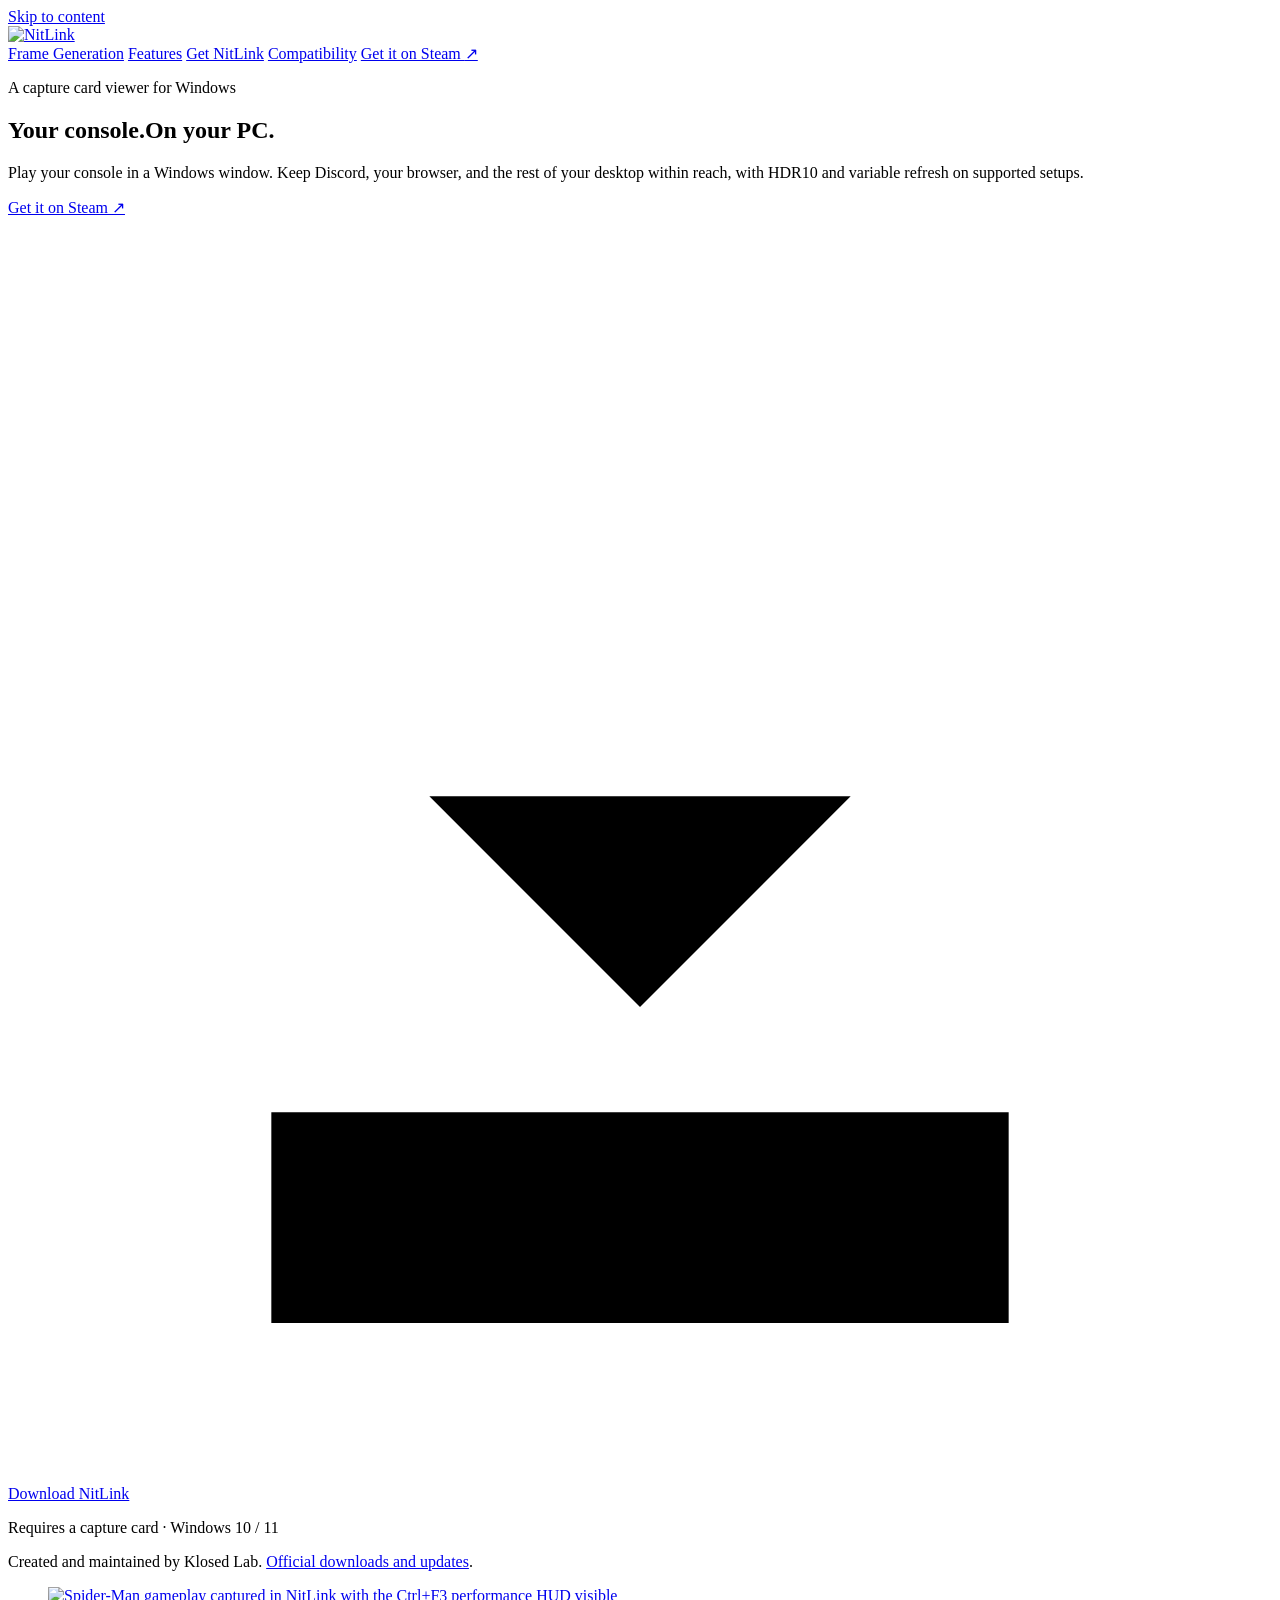
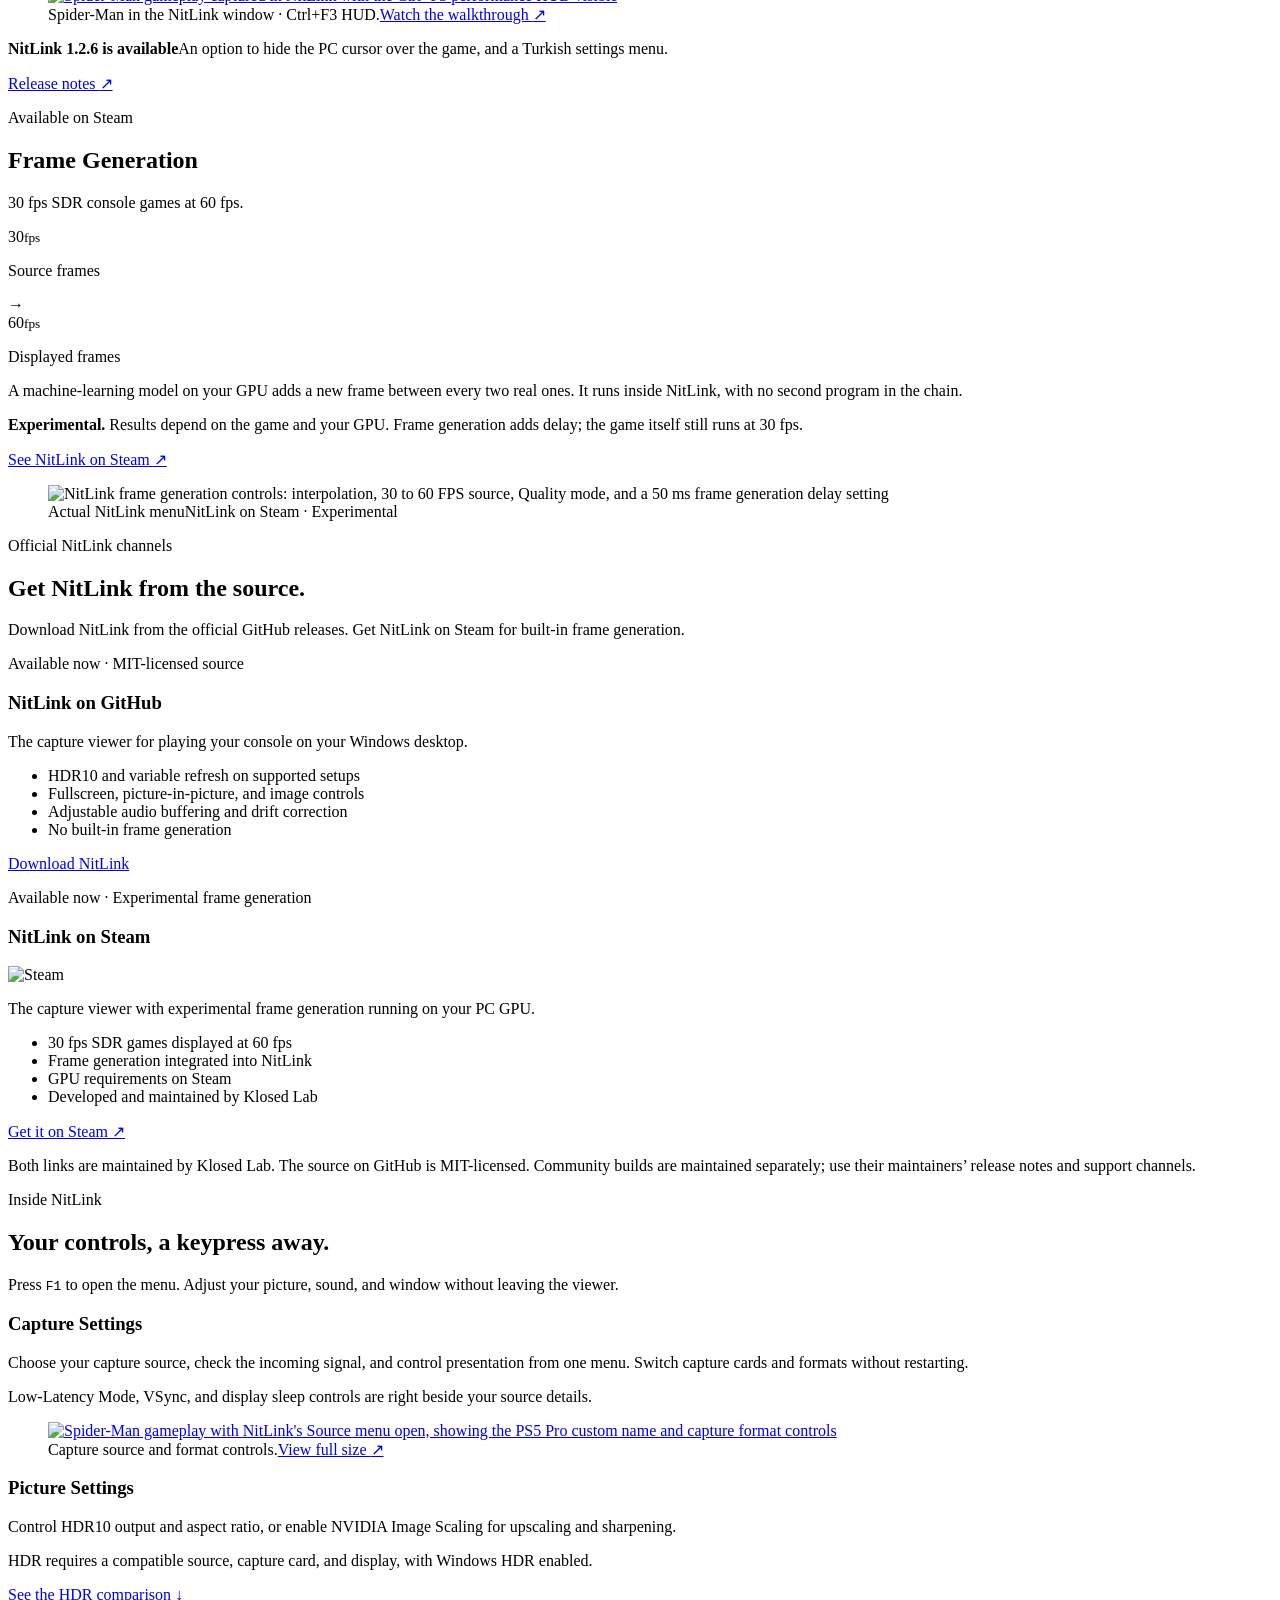
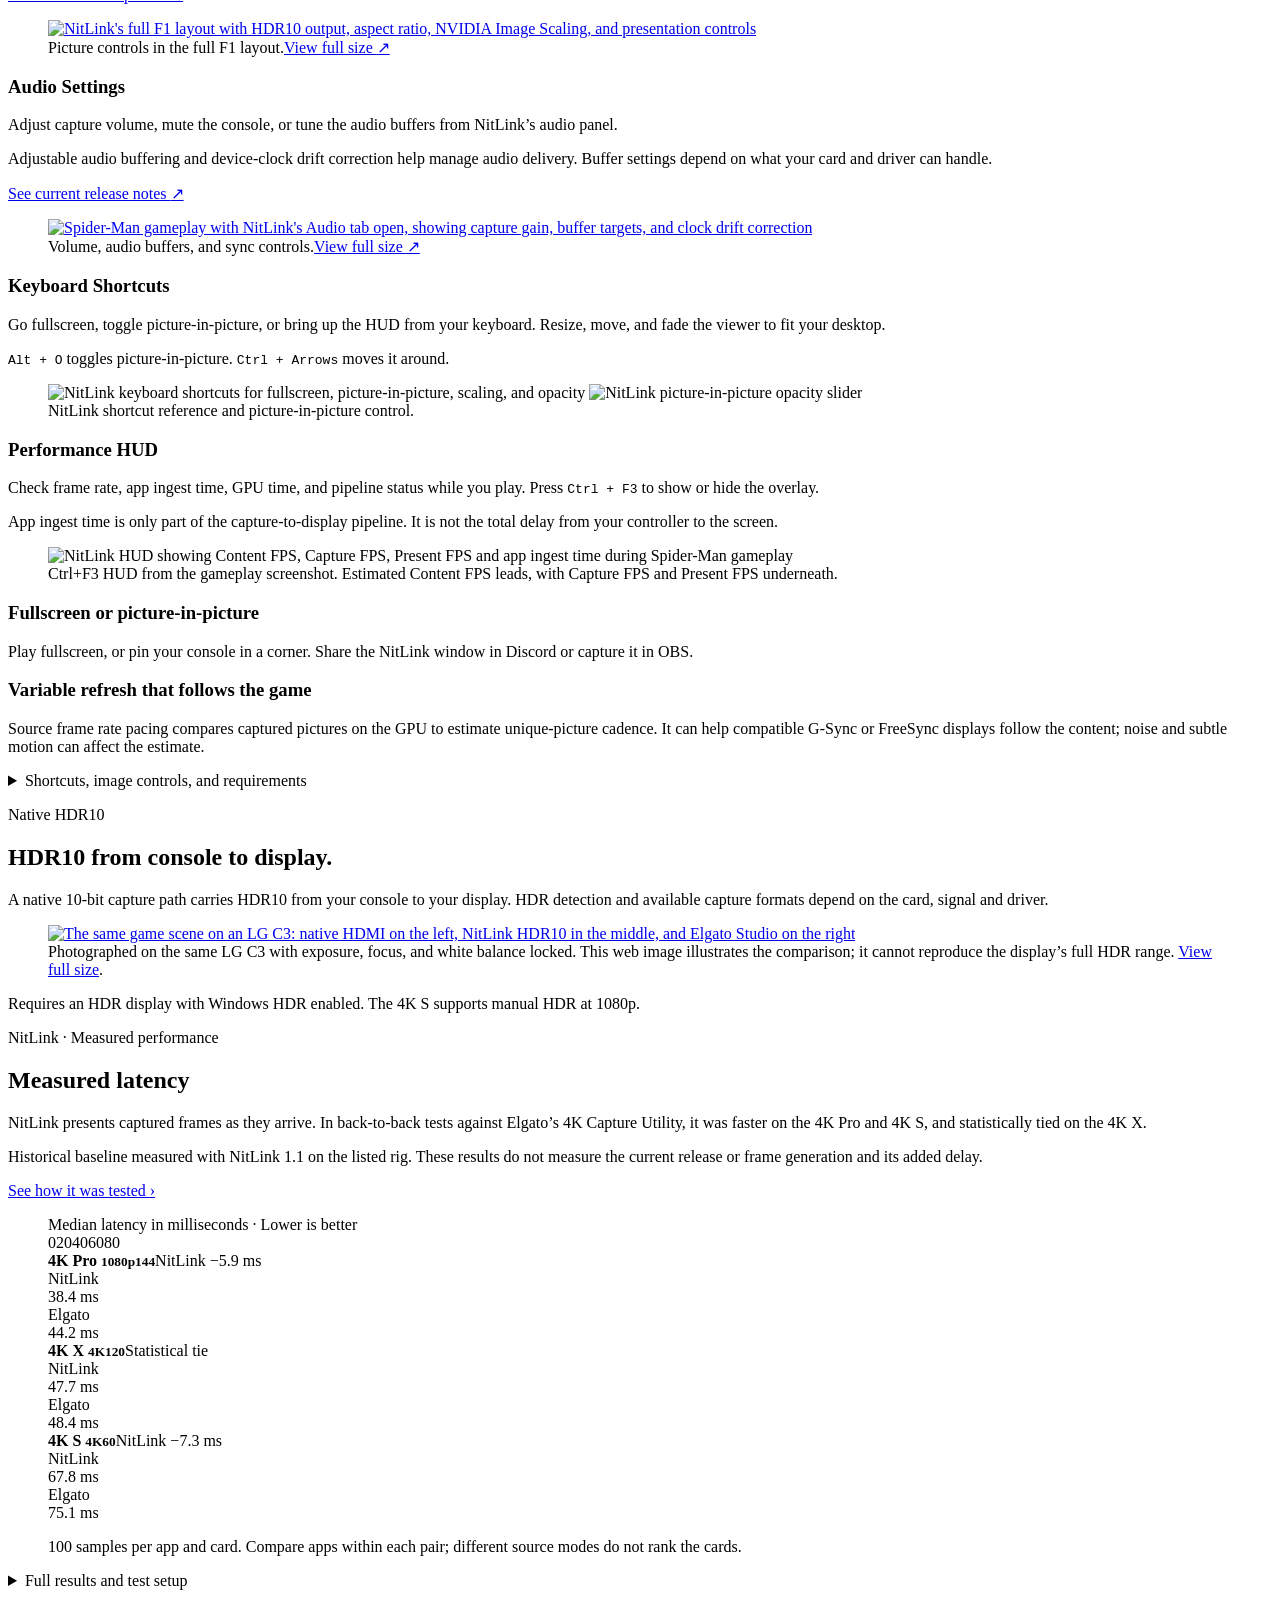
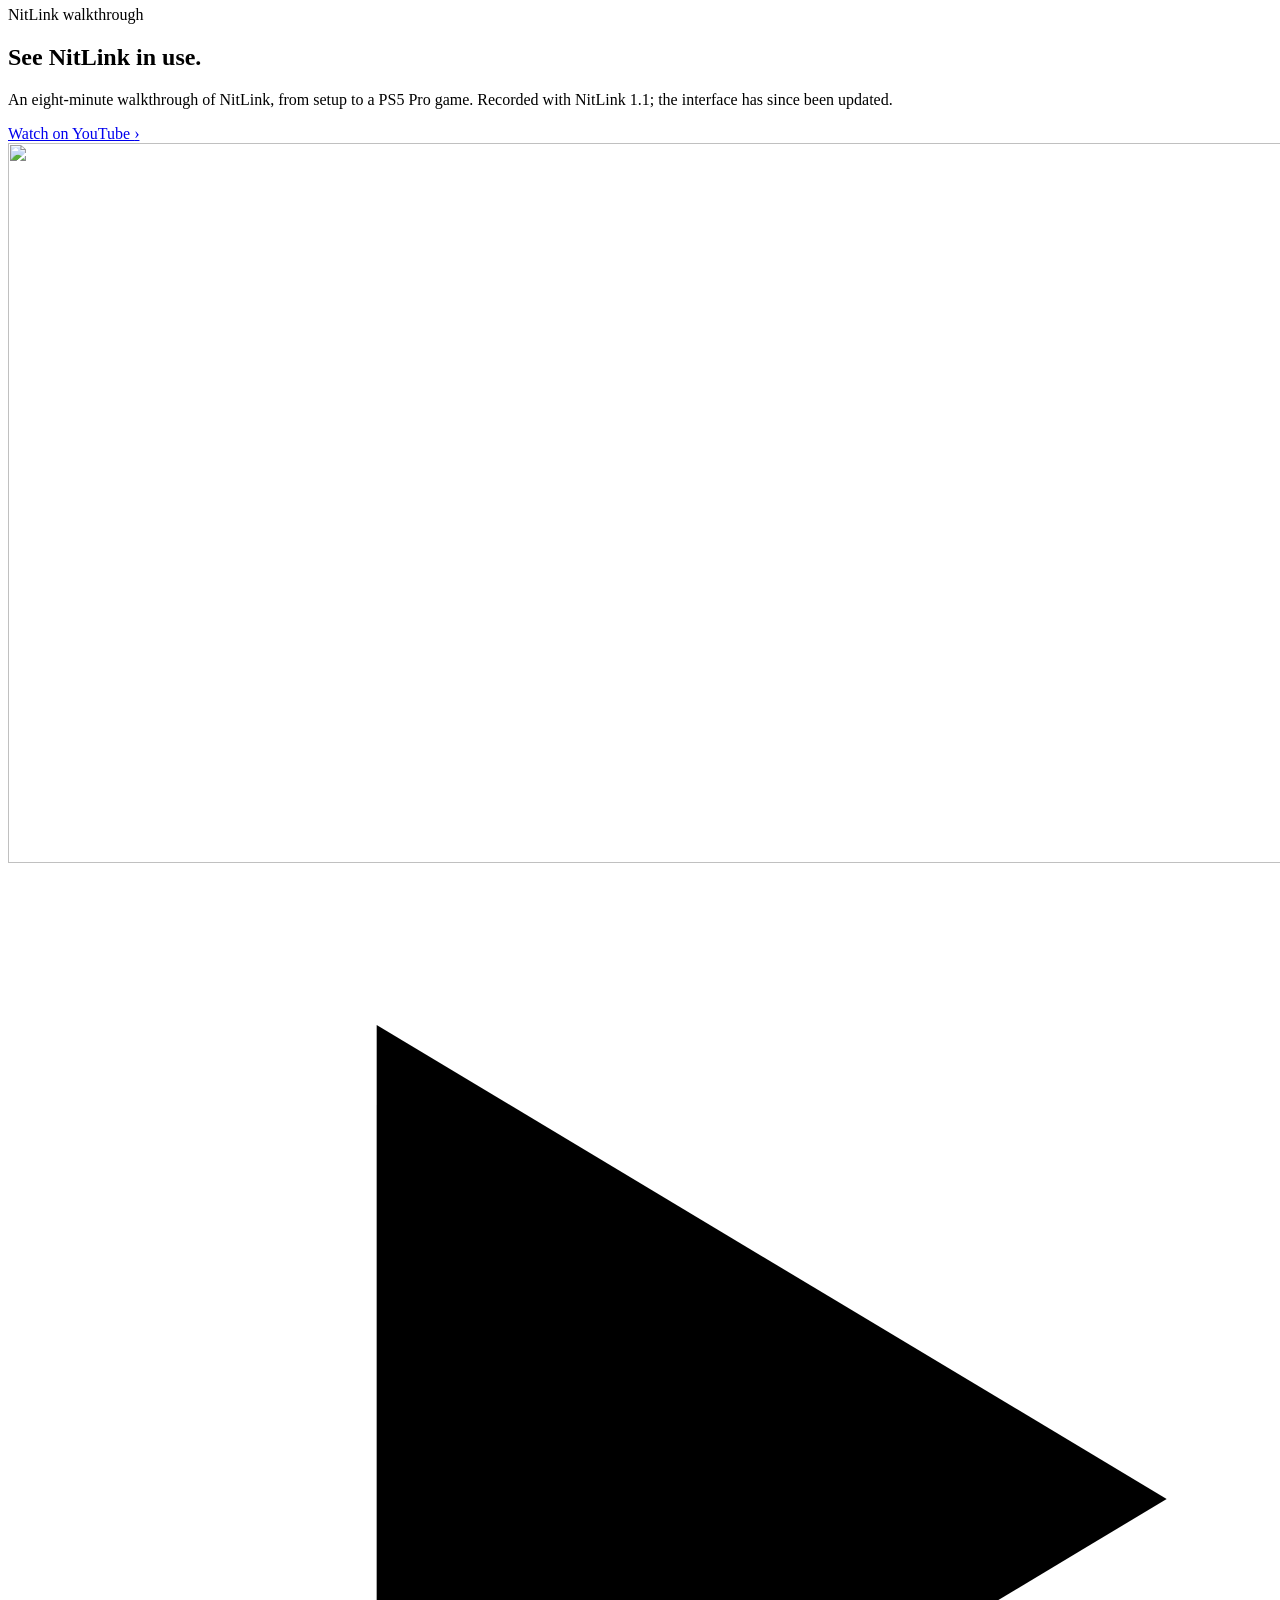
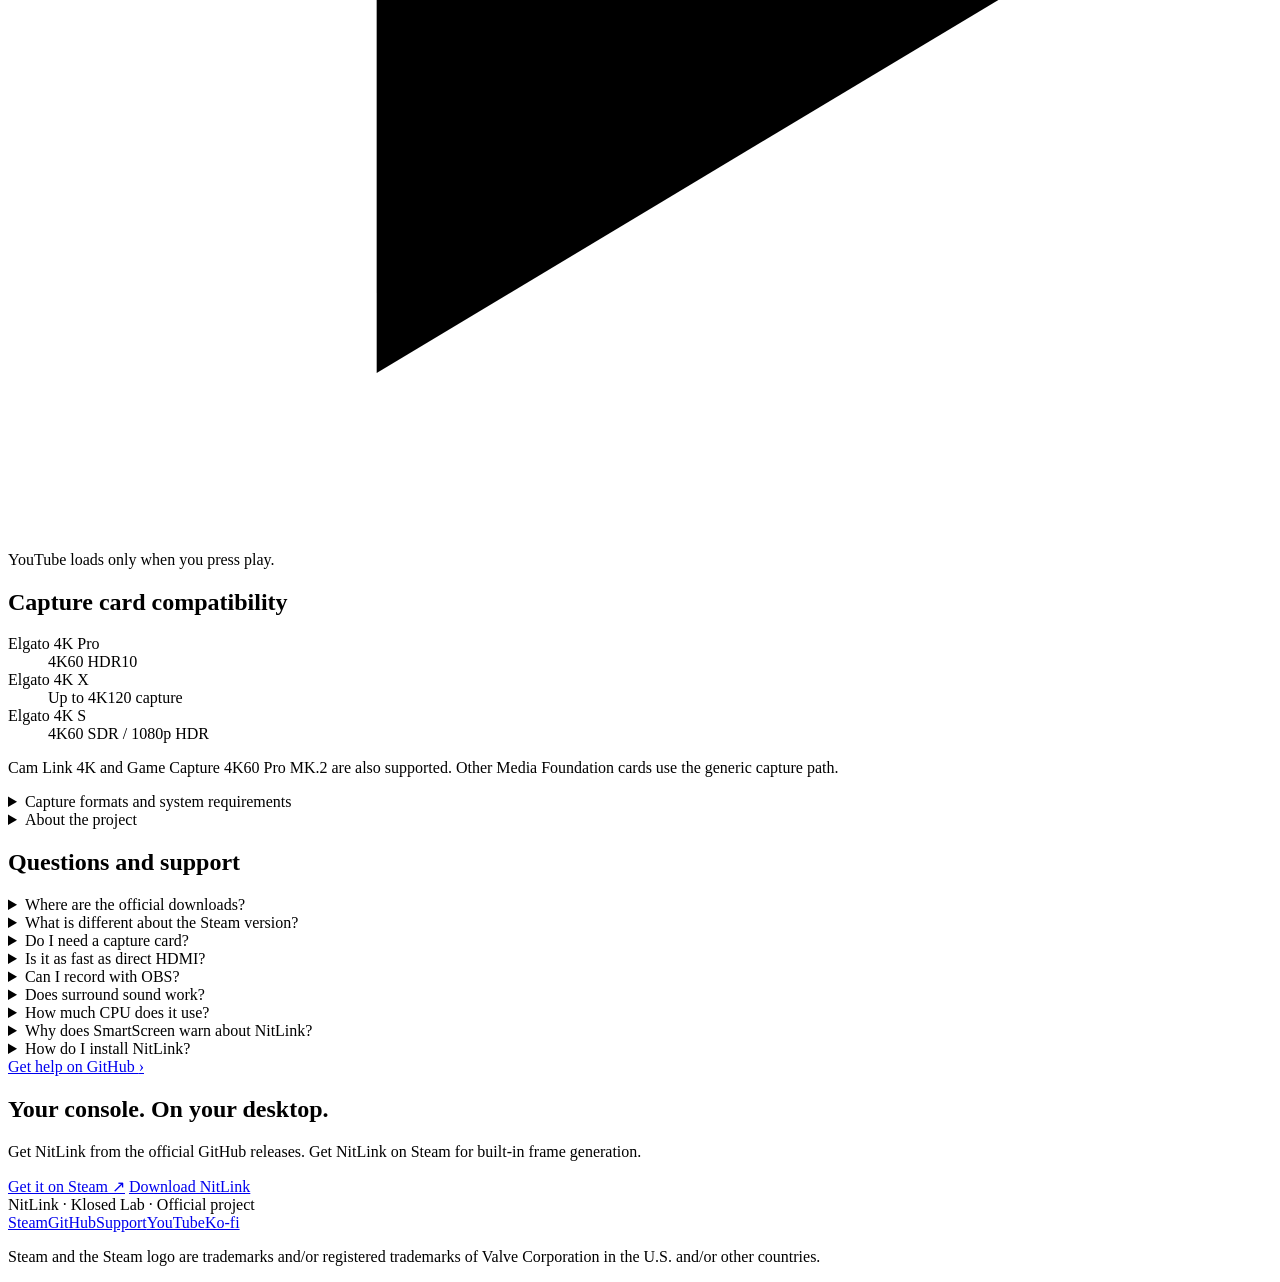
==== docs/index.html @ d43164d3 "Release NitLink 1.2.6 Version 1.2.6 in the build, the executable resource, the package script, the A" ====
<!DOCTYPE html>
<html lang="en">
<head>
  <meta charset="UTF-8">
  <meta name="viewport" content="width=device-width, initial-scale=1">
  <meta name="theme-color" content="#17191d">
  <title>NitLink · Your console. On your PC.</title>
  <meta name="description" content="The official NitLink project by Klosed Lab. Play your console in a Windows window with HDR10 and VRR on supported setups. Download NitLink or get built-in frame generation on Steam.">
  <link rel="canonical" href="https://nitlink.app/">
  <meta property="og:title" content="NitLink · Your console. On your PC.">
  <meta property="og:description" content="NitLink by Klosed Lab. Your console on your desktop, with HDR10, VRR and measured low latency on supported setups. Experimental frame generation is available on Steam.">
  <meta property="og:image" content="https://nitlink.app/images/nitlink-social-1280x720.png">
  <meta property="og:image:alt" content="NitLink: Your console. On your PC.">
  <meta property="og:url" content="https://nitlink.app/">
  <meta property="og:type" content="website">
  <meta name="twitter:card" content="summary_large_image">
  <link rel="icon" href="images/favicon.png">
  <link rel="preload" href="fonts/Archivo-400.ttf" as="font" type="font/ttf" crossorigin>
  <link rel="preload" href="fonts/Archivo-600.ttf" as="font" type="font/ttf" crossorigin>
  <link rel="stylesheet" href="site.css">
  <script src="site.js" defer></script>
</head>
<body>
  <a class="skip" href="#main">Skip to content</a>
  <header class="global-header">
    <div class="wrap header-inner">
      <a class="brand" href="#main" aria-label="NitLink home"><img src="images/nitlink-lockup.svg" width="841" height="193" alt="NitLink"></a>
      <nav class="header-links" aria-label="Main navigation">
        <a href="#frame-generation">Frame Generation</a>
        <a href="#everyday">Features</a>
        <a href="#downloads">Get NitLink</a>
        <a href="#cards">Compatibility</a>
        <a class="header-steam" href="https://store.steampowered.com/app/5346980/">Get it on Steam <span aria-hidden="true">↗</span></a>
      </nav>
    </div>
  </header>
  <main id="main">
    <section class="hero" aria-labelledby="hero-heading">
      <div class="wrap">
        <div class="hero-grid">
          <div>
            <p class="product-label">A capture card viewer for Windows</p>
            <h1 id="hero-heading">Your console.<span>On your PC.</span></h1>
            <p class="hero-description">Play your console in a Windows window. Keep Discord, your browser, and the rest of your desktop within reach, with HDR10 and variable refresh on supported setups.</p>
            <div class="actions">
              <a class="button" href="https://store.steampowered.com/app/5346980/">Get it on Steam <span aria-hidden="true">↗</span></a>
              <a class="button secondary" href="https://github.com/nitlink-dev/nitlink/releases/latest"><svg viewBox="0 0 24 24" aria-hidden="true"><path d="M12 3v12m-4-4 4 4 4-4M5 17v4h14v-4"/></svg>Download NitLink</a>
            </div>
            <p class="hero-meta">Requires a capture card · Windows 10 / 11</p>
            <p class="edition-hint">Created and maintained by Klosed Lab. <a href="#downloads">Official downloads and updates</a>.</p>
          </div>
          <figure class="desktop-visual">
            <a href="images/spiderman-hud-hero.webp?v=4e177a11c322" aria-label="View the Spider-Man gameplay screenshot and NitLink HUD at full size">
              <img src="images/spiderman-hud-hero.webp?v=4e177a11c322" width="1920" height="1110" alt="Spider-Man gameplay captured in NitLink with the Ctrl+F3 performance HUD visible" fetchpriority="high">
            </a>
            <figcaption><span>Spider-Man in the NitLink window · Ctrl+F3 HUD.</span><a class="text-link" href="#video">Watch the walkthrough <span aria-hidden="true">↗</span></a></figcaption>
          </figure>
        </div>
        <div class="hero-strip">
          <p><strong>NitLink 1.2.6 is available</strong><span>An option to hide the PC cursor over the game, and a Turkish settings menu.</span></p>
          <a href="https://github.com/nitlink-dev/nitlink/releases/latest">Release notes <span aria-hidden="true">↗</span></a>
        </div>
      </div>
    </section>

    <section class="feature-section framegen-section" id="frame-generation" aria-labelledby="framegen-heading">
      <div class="wrap framegen-grid">
        <div class="framegen-copy">
          <p class="feature-label">Available on Steam</p>
          <h2 id="framegen-heading">Frame Generation</h2>
          <p class="framegen-lead">30 fps SDR console games at 60 fps.</p>
          <div class="fps-pair" aria-label="30 source frames per second to 60 displayed frames per second">
            <div><div class="fps-number">30<small>fps</small></div><p>Source frames</p></div>
            <span class="fps-arrow" aria-hidden="true">→</span>
            <div class="output"><div class="fps-number">60<small>fps</small></div><p>Displayed frames</p></div>
          </div>
          <p class="section-description">A machine-learning model on your GPU adds a new frame between every two real ones. It runs inside NitLink, with no second program in the chain.</p>
          <p class="feature-note experimental-note"><strong>Experimental.</strong> Results depend on the game and your GPU. Frame generation adds delay; the game itself still runs at 30 fps.</p>
          <a class="text-link" href="https://store.steampowered.com/app/5346980/">See NitLink on Steam <span aria-hidden="true">↗</span></a>
        </div>
        <figure class="menu-figure">
          <img src="images/menu-frame-generation.png" width="733" height="550" alt="NitLink frame generation controls: interpolation, 30 to 60 FPS source, Quality mode, and a 50 ms frame generation delay setting" loading="lazy" decoding="async">
          <figcaption><span>Actual NitLink menu</span><span>NitLink on Steam · Experimental</span></figcaption>
        </figure>
      </div>
    </section>

    <section class="feature-section editions-section" id="downloads" aria-labelledby="downloads-heading">
      <div class="wrap">
        <div class="section-intro">
          <p class="feature-label">Official NitLink channels</p>
          <h2 id="downloads-heading">Get NitLink from the source.</h2>
          <p class="section-description">Download NitLink from the official GitHub releases. Get NitLink on Steam for built-in frame generation.</p>
        </div>
        <div class="edition-grid">
          <article class="edition">
            <p class="edition-status">Available now · MIT-licensed source</p>
            <h3>NitLink on GitHub</h3>
            <p>The capture viewer for playing your console on your Windows desktop.</p>
            <ul>
              <li>HDR10 and variable refresh on supported setups</li>
              <li>Fullscreen, picture-in-picture, and image controls</li>
              <li>Adjustable audio buffering and drift correction</li>
              <li>No built-in frame generation</li>
            </ul>
            <a class="button secondary" href="https://github.com/nitlink-dev/nitlink/releases/latest">Download NitLink</a>
          </article>
          <article class="edition steam-edition">
            <p class="edition-status">Available now · Experimental frame generation</p>
            <div class="edition-heading"><h3>NitLink on Steam</h3><img class="steam-logo" src="images/steam-logo-official.svg" width="176" height="54" alt="Steam" loading="lazy"></div>
            <p>The capture viewer with experimental frame generation running on your PC GPU.</p>
            <ul>
              <li>30 fps SDR games displayed at 60 fps</li>
              <li>Frame generation integrated into NitLink</li>
              <li>GPU requirements on Steam</li>
              <li>Developed and maintained by Klosed Lab</li>
            </ul>
            <a class="button" href="https://store.steampowered.com/app/5346980/">Get it on Steam <span aria-hidden="true">↗</span></a>
          </article>
        </div>
        <p class="feature-note">Both links are maintained by Klosed Lab. The source on GitHub is MIT-licensed. Community builds are maintained separately; use their maintainers’ release notes and support channels.</p>
      </div>
    </section>

    <section class="feature-section everyday-section" id="everyday" aria-labelledby="everyday-heading">
      <div class="wrap">
        <div class="section-intro">
          <p class="feature-label">Inside NitLink</p>
          <h2 id="everyday-heading">Your controls, a keypress away.</h2>
          <p class="section-description">Press <kbd>F1</kbd> to open the menu. Adjust your picture, sound, and window without leaving the viewer.</p>
        </div>
        <div class="view-tabs" id="view-tabs" role="tablist" aria-label="Explore NitLink controls" hidden>
          <button type="button" id="capture-tab" role="tab" aria-selected="true" aria-controls="capture-view" tabindex="0">Capture</button>
          <button type="button" id="picture-tab" role="tab" aria-selected="false" aria-controls="picture-view" tabindex="-1">Picture</button>
          <button type="button" id="audio-tab" role="tab" aria-selected="false" aria-controls="audio-view" tabindex="-1">Audio</button>
          <button type="button" id="shortcuts-tab" role="tab" aria-selected="false" aria-controls="shortcuts-view" tabindex="-1">Shortcuts</button>
          <button type="button" id="hud-tab" role="tab" aria-selected="false" aria-controls="hud-view" tabindex="-1">Performance HUD</button>
        </div>
        <div id="capture-view" role="tabpanel" aria-labelledby="capture-tab" tabindex="0">
          <div class="showcase-grid screenshot-showcase">
            <div class="showcase-copy">
              <h3>Capture Settings</h3>
              <p class="section-description">Choose your capture source, check the incoming signal, and control presentation from one menu. Switch capture cards and formats without restarting.</p>
              <p class="feature-note">Low-Latency Mode, VSync, and display sleep controls are right beside your source details.</p>
            </div>
            <figure class="panel-visual screenshot-visual">
              <a href="images/spiderman-f1-source-menu.webp" aria-label="View the capture source screenshot at full size"><img src="images/spiderman-f1-source-menu.webp" width="1600" height="900" alt="Spider-Man gameplay with NitLink's Source menu open, showing the PS5 Pro custom name and capture format controls" loading="lazy" decoding="async"></a>
              <figcaption><span>Capture source and format controls.</span><a class="text-link" href="images/spiderman-f1-source-menu.webp">View full size <span aria-hidden="true">↗</span></a></figcaption>
            </figure>
          </div>
        </div>
        <div id="picture-view" role="tabpanel" aria-labelledby="picture-tab" tabindex="0">
          <div class="showcase-grid screenshot-showcase">
            <div class="showcase-copy">
              <h3>Picture Settings</h3>
              <p class="section-description">Control HDR10 output and aspect ratio, or enable NVIDIA Image Scaling for upscaling and sharpening.</p>
              <p class="feature-note">HDR requires a compatible source, capture card, and display, with Windows HDR enabled.</p>
              <a class="text-link" href="#features">See the HDR comparison <span aria-hidden="true">↓</span></a>
            </div>
            <figure class="panel-visual screenshot-visual">
              <a href="images/spiderman-f1-full.webp" aria-label="View the full NitLink settings layout at full size"><img src="images/spiderman-f1-full.webp" width="1600" height="900" alt="NitLink's full F1 layout with HDR10 output, aspect ratio, NVIDIA Image Scaling, and presentation controls" loading="lazy" decoding="async"></a>
              <figcaption><span>Picture controls in the full F1 layout.</span><a class="text-link" href="images/spiderman-f1-full.webp">View full size <span aria-hidden="true">↗</span></a></figcaption>
            </figure>
          </div>
        </div>
        <div id="audio-view" role="tabpanel" aria-labelledby="audio-tab" tabindex="0">
          <div class="showcase-grid screenshot-showcase">
            <div class="showcase-copy">
              <h3>Audio Settings</h3>
              <p class="section-description">Adjust capture volume, mute the console, or tune the audio buffers from NitLink’s audio panel.</p>
              <p class="feature-note">Adjustable audio buffering and device-clock drift correction help manage audio delivery. Buffer settings depend on what your card and driver can handle.</p>
              <a class="text-link" href="https://github.com/nitlink-dev/nitlink/releases/latest">See current release notes <span aria-hidden="true">↗</span></a>
            </div>
            <figure class="panel-visual screenshot-visual">
              <a href="images/spiderman-f1-audio.webp" aria-label="View the audio settings screenshot at full size"><img src="images/spiderman-f1-audio.webp" width="1600" height="900" alt="Spider-Man gameplay with NitLink's Audio tab open, showing capture gain, buffer targets, and clock drift correction" loading="lazy" decoding="async"></a>
              <figcaption><span>Volume, audio buffers, and sync controls.</span><a class="text-link" href="images/spiderman-f1-audio.webp">View full size <span aria-hidden="true">↗</span></a></figcaption>
            </figure>
          </div>
        </div>
        <div id="shortcuts-view" role="tabpanel" aria-labelledby="shortcuts-tab" tabindex="0">
          <div class="showcase-grid">
            <div class="showcase-copy">
              <h3>Keyboard Shortcuts</h3>
              <p class="section-description">Go fullscreen, toggle picture-in-picture, or bring up the HUD from your keyboard. Resize, move, and fade the viewer to fit your desktop.</p>
              <p class="feature-note"><kbd>Alt + O</kbd> toggles picture-in-picture. <kbd>Ctrl + Arrows</kbd> moves it around.</p>
            </div>
            <figure class="panel-visual">
              <img src="images/menu-shortcuts-detail.png" width="733" height="387" alt="NitLink keyboard shortcuts for fullscreen, picture-in-picture, scaling, and opacity" loading="lazy" decoding="async">
              <img src="images/menu-picture-in-picture.png" width="733" height="170" alt="NitLink picture-in-picture opacity slider" loading="lazy" decoding="async">
              <figcaption>NitLink shortcut reference and picture-in-picture control.</figcaption>
            </figure>
          </div>
        </div>
        <div id="hud-view" role="tabpanel" aria-labelledby="hud-tab" tabindex="0">
          <div class="showcase-grid">
            <div class="showcase-copy">
              <h3>Performance HUD</h3>
              <p class="section-description">Check frame rate, app ingest time, GPU time, and pipeline status while you play. Press <kbd>Ctrl + F3</kbd> to show or hide the overlay.</p>
              <p class="feature-note">App ingest time is only part of the capture-to-display pipeline. It is not the total delay from your controller to the screen.</p>
            </div>
            <figure class="panel-visual hud-visual">
              <img src="images/spiderman-hud-detail.webp?v=ffe3ff99985e" width="296" height="218" alt="NitLink HUD showing Content FPS, Capture FPS, Present FPS and app ingest time during Spider-Man gameplay" loading="lazy" decoding="async">
              <figcaption>Ctrl+F3 HUD from the gameplay screenshot. Estimated Content FPS leads, with Capture FPS and Present FPS underneath.</figcaption>
            </figure>
          </div>
        </div>
        <div class="workflow-notes">
          <div><h3>Fullscreen or picture-in-picture</h3><p>Play fullscreen, or pin your console in a corner. Share the NitLink window in Discord or capture it in OBS.</p></div>
          <div><h3>Variable refresh that follows the game</h3><p>Source frame rate pacing compares captured pictures on the GPU to estimate unique-picture cadence. It can help compatible G-Sync or FreeSync displays follow the content; noise and subtle motion can affect the estimate.</p></div>
        </div>
        <details class="controls">
          <summary>Shortcuts, image controls, and requirements</summary>
          <dl class="shortcut-list">
            <dt><kbd>F1</kbd></dt><dd>Open settings. Select a capture device and format, route audio, adjust volume, or mute.</dd>
            <dt><kbd>Alt + H</kbd></dt><dd>Toggle HDR on supported capture paths. On the 4K S, switch between 4K SDR and 1080p HDR.</dd>
            <dt><kbd>Alt + O</kbd></dt><dd>Toggle picture-in-picture. <kbd>Ctrl + Arrows</kbd> adjusts its position.</dd>
            <dt><kbd>Ctrl + F3</kbd></dt><dd>Show frame rate, ingest latency, GPU time, and pipeline status.</dd>
            <dt><kbd>Ctrl + S</kbd></dt><dd>Save a shareable PNG plus a true-HDR JXR file when capturing HDR.</dd>
            <dt>Image scaling</dt><dd>Catmull-Rom resampling and optional NVIDIA Image Scaling for GPU upscaling and sharpening.</dd>
            <dt>Aspect ratio</dt><dd>Auto, 4:3, 16:9, 16:10, 21:9, or stretch.</dd>
            <dt>Frame pacing</dt><dd>Low-latency mode is on by default. The present-rate cap stays just below the display refresh when the source allows it. Source frame rate pacing adds comparison/readback work and may add delay.</dd>
            <dt>Display setup</dt><dd>Enable Windows HDR on an HDR display. Variable refresh needs a compatible display with VRR enabled. Low-latency presentation may tear on fixed-refresh displays.</dd>
          </dl>
        </details>
      </div>
    </section>

    <section class="feature-section hdr-section" id="features" aria-labelledby="hdr-heading">
      <div class="wrap">
        <div class="section-intro">
          <p class="feature-label">Native HDR10</p>
          <h2 id="hdr-heading">HDR10 from console to display.</h2>
          <p class="section-description">A native 10-bit capture path carries HDR10 from your console to your display. HDR detection and available capture formats depend on the card, signal and driver.</p>
        </div>
        <figure class="hdr-figure">
          <a href="images/COMPARSIONS.webp" aria-label="Open the full-size HDR comparison"><img src="images/COMPARSIONS.webp" width="9802" height="4284" alt="The same game scene on an LG C3: native HDMI on the left, NitLink HDR10 in the middle, and Elgato Studio on the right" loading="lazy" decoding="async"></a>
          <figcaption>Photographed on the same LG C3 with exposure, focus, and white balance locked. This web image illustrates the comparison; it cannot reproduce the display’s full HDR range. <a href="images/COMPARSIONS.webp">View full size</a>.</figcaption>
        </figure>
        <p class="feature-note">Requires an HDR display with Windows HDR enabled. The 4K S supports manual HDR at 1080p.</p>
      </div>
    </section>

    <section class="feature-section performance-section" id="latency" aria-labelledby="latency-heading">
      <div class="wrap">
        <div class="performance-grid">
          <div class="performance-copy">
            <p class="feature-label">NitLink · Measured performance</p>
            <h2 id="latency-heading">Measured latency</h2>
            <p class="section-description">NitLink presents captured frames as they arrive. In back-to-back tests against Elgato’s 4K Capture Utility, it was faster on the 4K Pro and 4K S, and statistically tied on the 4K X.</p>
            <p class="feature-note measurement-scope">Historical baseline measured with NitLink 1.1 on the listed rig. These results do not measure the current release or frame generation and its added delay.</p>
            <a class="text-link" href="https://github.com/nitlink-dev/nitlink/blob/main/docs/LATENCY.md">See how it was tested <span aria-hidden="true">›</span></a>
          </div>
          <figure class="chart" aria-labelledby="chart-caption">
            <figcaption id="chart-caption">Median latency in milliseconds · Lower is better</figcaption>
            <div class="chart-scale" aria-hidden="true"><span>0</span><span>20</span><span>40</span><span>60</span><span>80</span></div>
            <div class="chart-group" role="group" aria-label="Elgato 4K Pro at 1080p144">
              <div class="chart-group-heading"><strong>4K Pro <small>1080p144</small></strong><span class="chart-delta">NitLink −5.9 ms</span></div>
              <div class="bar-row"><span class="bar-label">NitLink</span><div class="bar-track" aria-hidden="true"><span class="bar" style="--value:48%"></span></div><span class="bar-value">38.4 ms</span></div>
              <div class="bar-row"><span class="bar-label">Elgato</span><div class="bar-track" aria-hidden="true"><span class="bar elgato" style="--value:55.25%"></span></div><span class="bar-value">44.2 ms</span></div>
            </div>
            <div class="chart-group" role="group" aria-label="Elgato 4K X at 4K120">
              <div class="chart-group-heading"><strong>4K X <small>4K120</small></strong><span class="chart-delta">Statistical tie</span></div>
              <div class="bar-row"><span class="bar-label">NitLink</span><div class="bar-track" aria-hidden="true"><span class="bar" style="--value:59.625%"></span></div><span class="bar-value">47.7 ms</span></div>
              <div class="bar-row"><span class="bar-label">Elgato</span><div class="bar-track" aria-hidden="true"><span class="bar elgato" style="--value:60.5%"></span></div><span class="bar-value">48.4 ms</span></div>
            </div>
            <div class="chart-group" role="group" aria-label="Elgato 4K S at 4K60">
              <div class="chart-group-heading"><strong>4K S <small>4K60</small></strong><span class="chart-delta">NitLink −7.3 ms</span></div>
              <div class="bar-row"><span class="bar-label">NitLink</span><div class="bar-track" aria-hidden="true"><span class="bar" style="--value:84.75%"></span></div><span class="bar-value">67.8 ms</span></div>
              <div class="bar-row"><span class="bar-label">Elgato</span><div class="bar-track" aria-hidden="true"><span class="bar elgato" style="--value:93.875%"></span></div><span class="bar-value">75.1 ms</span></div>
            </div>
            <p class="feature-note">100 samples per app and card. Compare apps within each pair; different source modes do not rank the cards.</p>
          </figure>
        </div>
        <details class="measurement-details">
          <summary>Full results and test setup</summary>
          <div class="measurement-content">
            <div class="table-scroll" tabindex="0" role="region" aria-label="Full latency results; scroll horizontally if needed">
              <table class="latency-table">
                <thead><tr><th scope="col">Card / source</th><th scope="col">NitLink</th><th scope="col">Elgato</th><th scope="col">Difference</th></tr></thead>
                <tbody>
                  <tr><th scope="row">4K Pro · 1080p144</th><td>38.4 ms</td><td>44.2 ms</td><td>−5.9 ms</td></tr>
                  <tr><th scope="row">4K X · 4K120</th><td>47.7 ms</td><td>48.4 ms</td><td>Statistical tie</td></tr>
                  <tr><th scope="row">4K S · 4K60</th><td>67.8 ms</td><td>75.1 ms</td><td>−7.3 ms</td></tr>
                </tbody>
              </table>
            </div>
            <p class="feature-note">RTX 5080 · LG C3 OLED at 120 Hz · Windows 11 · NitLink 1.1 pre-release · June 5, 2026. Absolute results include the rig’s source and trigger path and are specific to this setup. Differences use unrounded medians.</p>
            <div class="references"><a href="https://github.com/nitlink-dev/nitlink/blob/main/docs/LATENCY.md">Test rig and methodology</a><a href="latency-raw.csv" download>All 600 samples (CSV)</a></div>
          </div>
        </details>
      </div>
    </section>

    <section class="feature-section video-section" id="video" aria-labelledby="video-heading">
      <div class="wrap video-layout">
        <div>
          <p class="feature-label">NitLink walkthrough</p>
          <h2 id="video-heading">See NitLink in use.</h2>
          <p class="section-description">An eight-minute walkthrough of NitLink, from setup to a PS5 Pro game. Recorded with NitLink 1.1; the interface has since been updated.</p>
          <a class="text-link" href="https://youtu.be/w8Rq5Bonbgg">Watch on YouTube <span aria-hidden="true">›</span></a>
        </div>
        <div>
          <div class="video" id="showcase-player">
            <a class="video-trigger" href="https://youtu.be/w8Rq5Bonbgg" aria-label="Play the NitLink 1.1 walkthrough">
              <img src="images/nitlink-thumbnail-1280x720.webp" alt="" width="1280" height="720" loading="lazy" decoding="async">
              <span class="play"><svg viewBox="0 0 24 24" aria-hidden="true"><path d="m7 3 15 9-15 9z"/></svg></span>
            </a>
          </div>
          <p class="video-note">YouTube loads only when you press play.</p>
        </div>
      </div>
    </section>

    <div class="support-section">
      <div class="wrap support-grid">
        <section id="cards" aria-labelledby="cards-heading">
          <h2 id="cards-heading">Capture card compatibility</h2>
          <dl class="hardware-list">
            <div><dt>Elgato 4K Pro</dt><dd>4K60 HDR10</dd></div>
            <div><dt>Elgato 4K X</dt><dd>Up to 4K120 capture</dd></div>
            <div><dt>Elgato 4K S</dt><dd>4K60 SDR / 1080p HDR</dd></div>
          </dl>
          <p class="feature-note">Cam Link 4K and Game Capture 4K60 Pro MK.2 are also supported. Other Media Foundation cards use the generic capture path.</p>
          <details class="support-details">
            <summary>Capture formats and system requirements</summary>
            <p><strong>4K Pro:</strong> PCIe, HDMI 2.1. Automatic HDR detection and live source details. VRR passthrough; 120 Hz capture uses a lower resolution.</p>
            <p><strong>4K X:</strong> USB, HDMI 2.1. Native controls expose source details. The 1440p60 HDR reconciliation correction is awaiting hardware validation; see <a href="https://github.com/nitlink-dev/nitlink/issues/36">issue #36</a>. NitLink currently caps 4K P010 requests at 30 fps and uses SDR NV12 for 4K120. Negotiated modes depend on the source, USB connection and driver.</p>
            <p><strong>4K S:</strong> USB, HDMI 2.0. USB bandwidth limits HDR capture to 1080p. Use <kbd>Alt + H</kbd> to switch between 4K SDR and 1080p HDR.</p>
            <p><strong>Capture requirements:</strong> Windows 10 (1809+) or Windows 11, a DirectX 11-capable GPU, and Microsoft Edge WebView2. HDR and VRR require a compatible display and enabled Windows/display settings.</p>
            <p>These are capture-viewer requirements. Check the Steam page for frame generation requirements. Other Media Foundation-compatible cards can use generic SDR capture, subject to their formats and drivers. <a href="https://github.com/nitlink-dev/nitlink/issues">Report your hardware results</a>.</p>
          </details>
          <details class="support-details" id="why">
            <summary>About the project</summary>
            <p>NitLink started with a PS5 and a 42-inch monitor that was already the main PC display. The goal was to play the console in a normal window, without switching inputs or adding another screen.</p>
            <p>NitLink is created and maintained by Klosed Lab (<a href="https://github.com/nitlink-dev">nitlink-dev</a>), with community contributions to code, translations and hardware testing. The source on GitHub is MIT-licensed. NitLink on Steam adds experimental frame generation.</p>
          </details>
        </section>
        <section id="faq" aria-labelledby="faq-heading">
          <h2 id="faq-heading">Questions and support</h2>
          <div class="faq">
            <details><summary>Where are the official downloads?</summary><p>Klosed Lab maintains the <a href="https://github.com/nitlink-dev/nitlink/releases/latest">GitHub releases</a> and <a href="https://store.steampowered.com/app/5346980/">NitLink Steam page</a> linked here. Forks and community builds are maintained separately. For support, include the build name, version and download source.</p></details>
            <details><summary>What is different about the Steam version?</summary><p>NitLink on Steam adds experimental frame generation on your PC GPU. It targets 30 fps SDR games displayed at 60 fps. It adds delay and does not make the console render at 60 fps. The source distributed on GitHub remains MIT-licensed.</p></details>
            <details><summary>Do I need a capture card?</summary><p>Yes. Connect your console to a compatible capture card attached to your PC. NitLink displays the card’s video and plays its audio on Windows. Frame generation also uses your PC GPU; see the <a href="https://store.steampowered.com/app/5346980/">Steam page</a> for GPU requirements.</p></details>
            <details><summary>Is it as fast as direct HDMI?</summary><p>A capture card adds latency compared with a direct connection. NitLink minimizes the viewer’s part of that delay. For the least possible delay in competitive play, use a direct connection or HDMI passthrough. Low-latency presentation can tear on fixed-refresh displays.</p></details>
            <details><summary>Can I record with OBS?</summary><p>Yes. Open the card in NitLink, then add NitLink as a Game Capture source in OBS. The same card can only be opened by one app at a time. Recording overhead depends on your hardware and OBS settings.</p></details>
            <details><summary>Does surround sound work?</summary><p>The supported Elgato cards deliver stereo PCM to NitLink. Set the console to Linear PCM, 2.0 channels, to avoid losing dialogue or other channels in the card’s downmix.</p></details>
            <details><summary>How much CPU does it use?</summary><p>Pixel processing runs on the GPU. CPU work includes capture, frame handoff and audio. Usage varies with your card, resolution, GPU and processing options; one setup’s measurements are not a general hardware requirement.</p></details>
            <details><summary>Why does SmartScreen warn about NitLink?</summary><p>The executable isn’t code-signed yet. Get it from the <a href="https://github.com/nitlink-dev/nitlink/releases/latest">official GitHub releases</a>. If you’ve verified the download and choose to run it, select “More info,” then “Run anyway.” The source is public.</p></details>
            <details><summary>How do I install NitLink?</summary><p>Download the release ZIP, extract it, and run NitLink.exe. Keep the bundled files and folders together. Settings are stored in the working directory, normally beside the executable. You can support development through <a href="https://ko-fi.com/klosed89">Ko-fi</a>.</p></details>
          </div>
          <a class="text-link" href="https://github.com/nitlink-dev/nitlink/issues">Get help on GitHub <span aria-hidden="true">›</span></a>
        </section>
      </div>
    </div>

    <section class="closing" aria-labelledby="closing-heading">
      <div class="wrap closing-inner">
        <div><h2 id="closing-heading">Your console. On your desktop.</h2><p>Get NitLink from the official GitHub releases. Get NitLink on Steam for built-in frame generation.</p></div>
        <div class="actions">
          <a class="button" href="https://store.steampowered.com/app/5346980/">Get it on Steam <span aria-hidden="true">↗</span></a>
          <a class="button secondary" href="https://github.com/nitlink-dev/nitlink/releases/latest">Download NitLink</a>
        </div>
      </div>
    </section>
  </main>
  <footer>
    <div class="wrap footer-inner">
      <span>NitLink · Klosed Lab · Official project</span>
      <nav class="footer-links" aria-label="Project links"><a href="https://store.steampowered.com/app/5346980/">Steam</a><a href="https://github.com/nitlink-dev/nitlink">GitHub</a><a href="https://github.com/nitlink-dev/nitlink/issues">Support</a><a href="https://youtu.be/w8Rq5Bonbgg">YouTube</a><a href="https://ko-fi.com/klosed89">Ko-fi</a></nav>
    </div>
    <p class="wrap steam-credit">Steam and the Steam logo are trademarks and/or registered trademarks of Valve Corporation in the U.S. and/or other countries.</p>
  </footer>
</body>
</html>
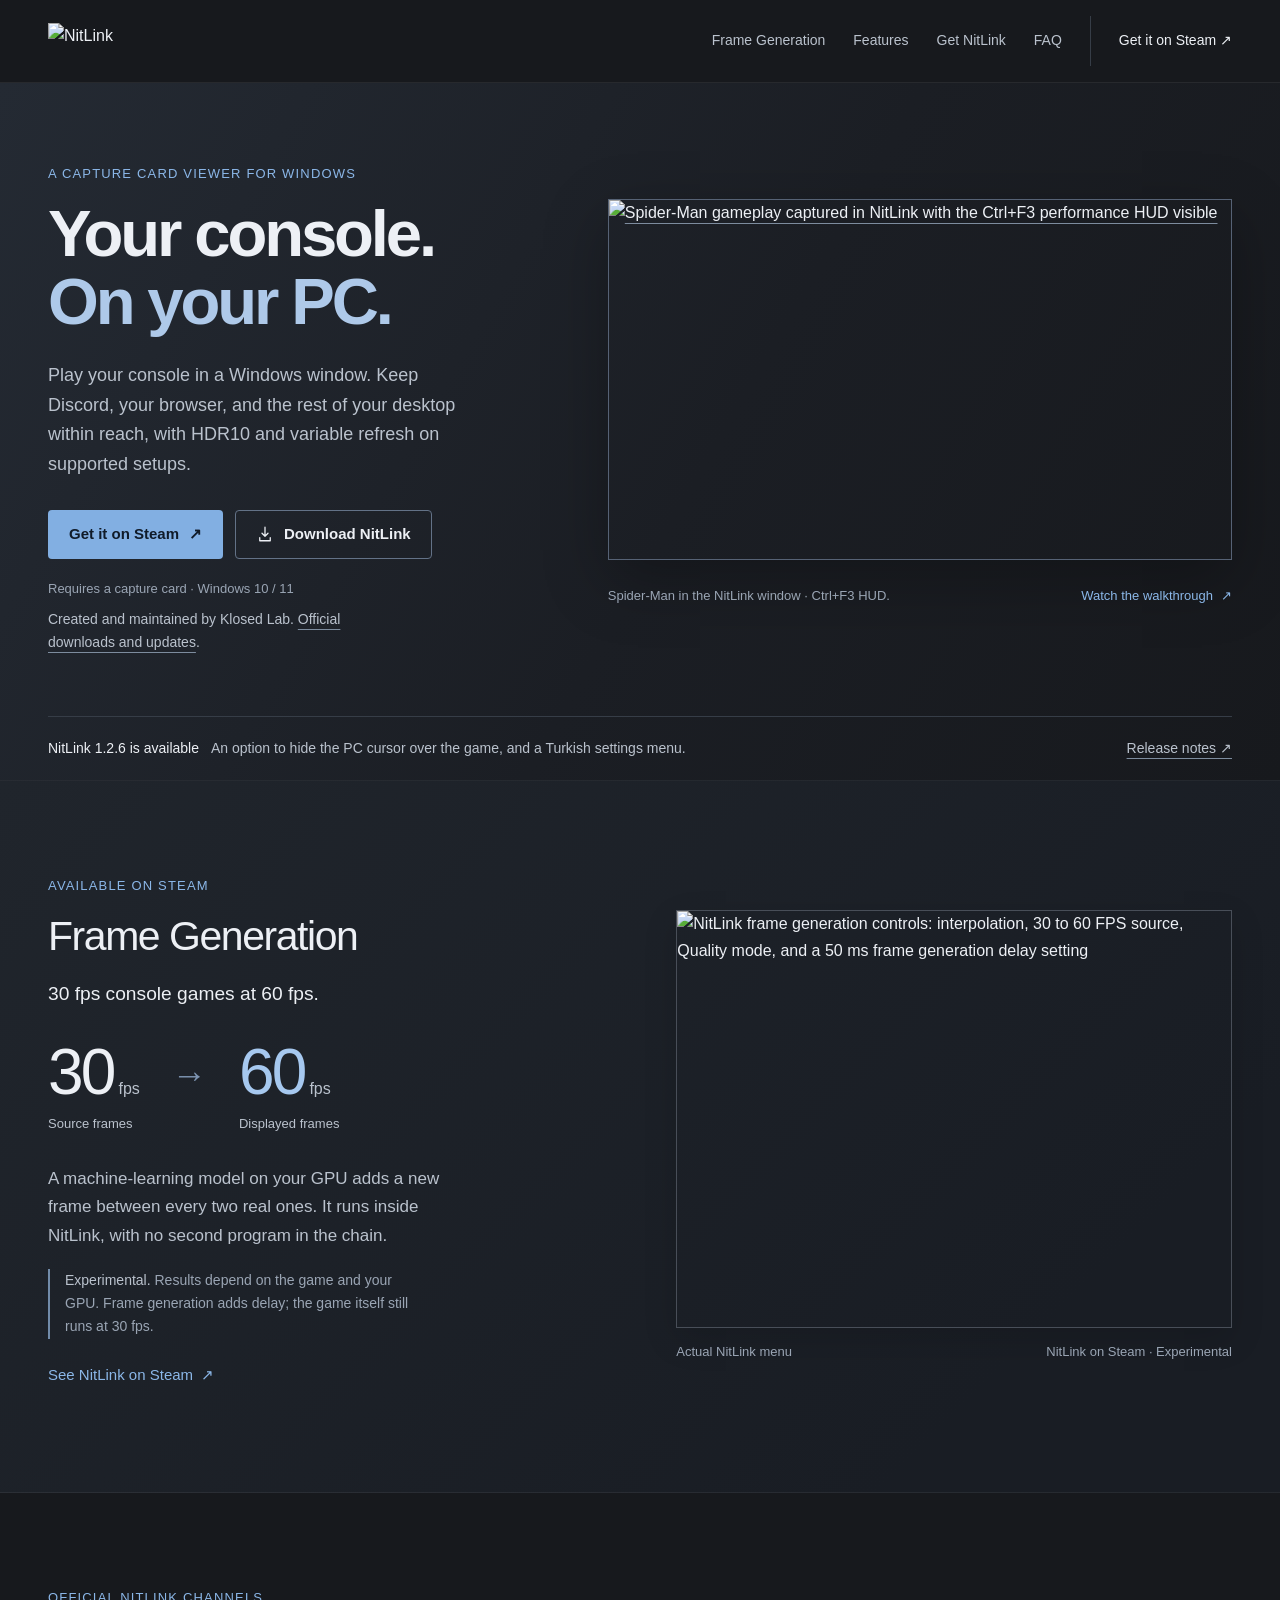
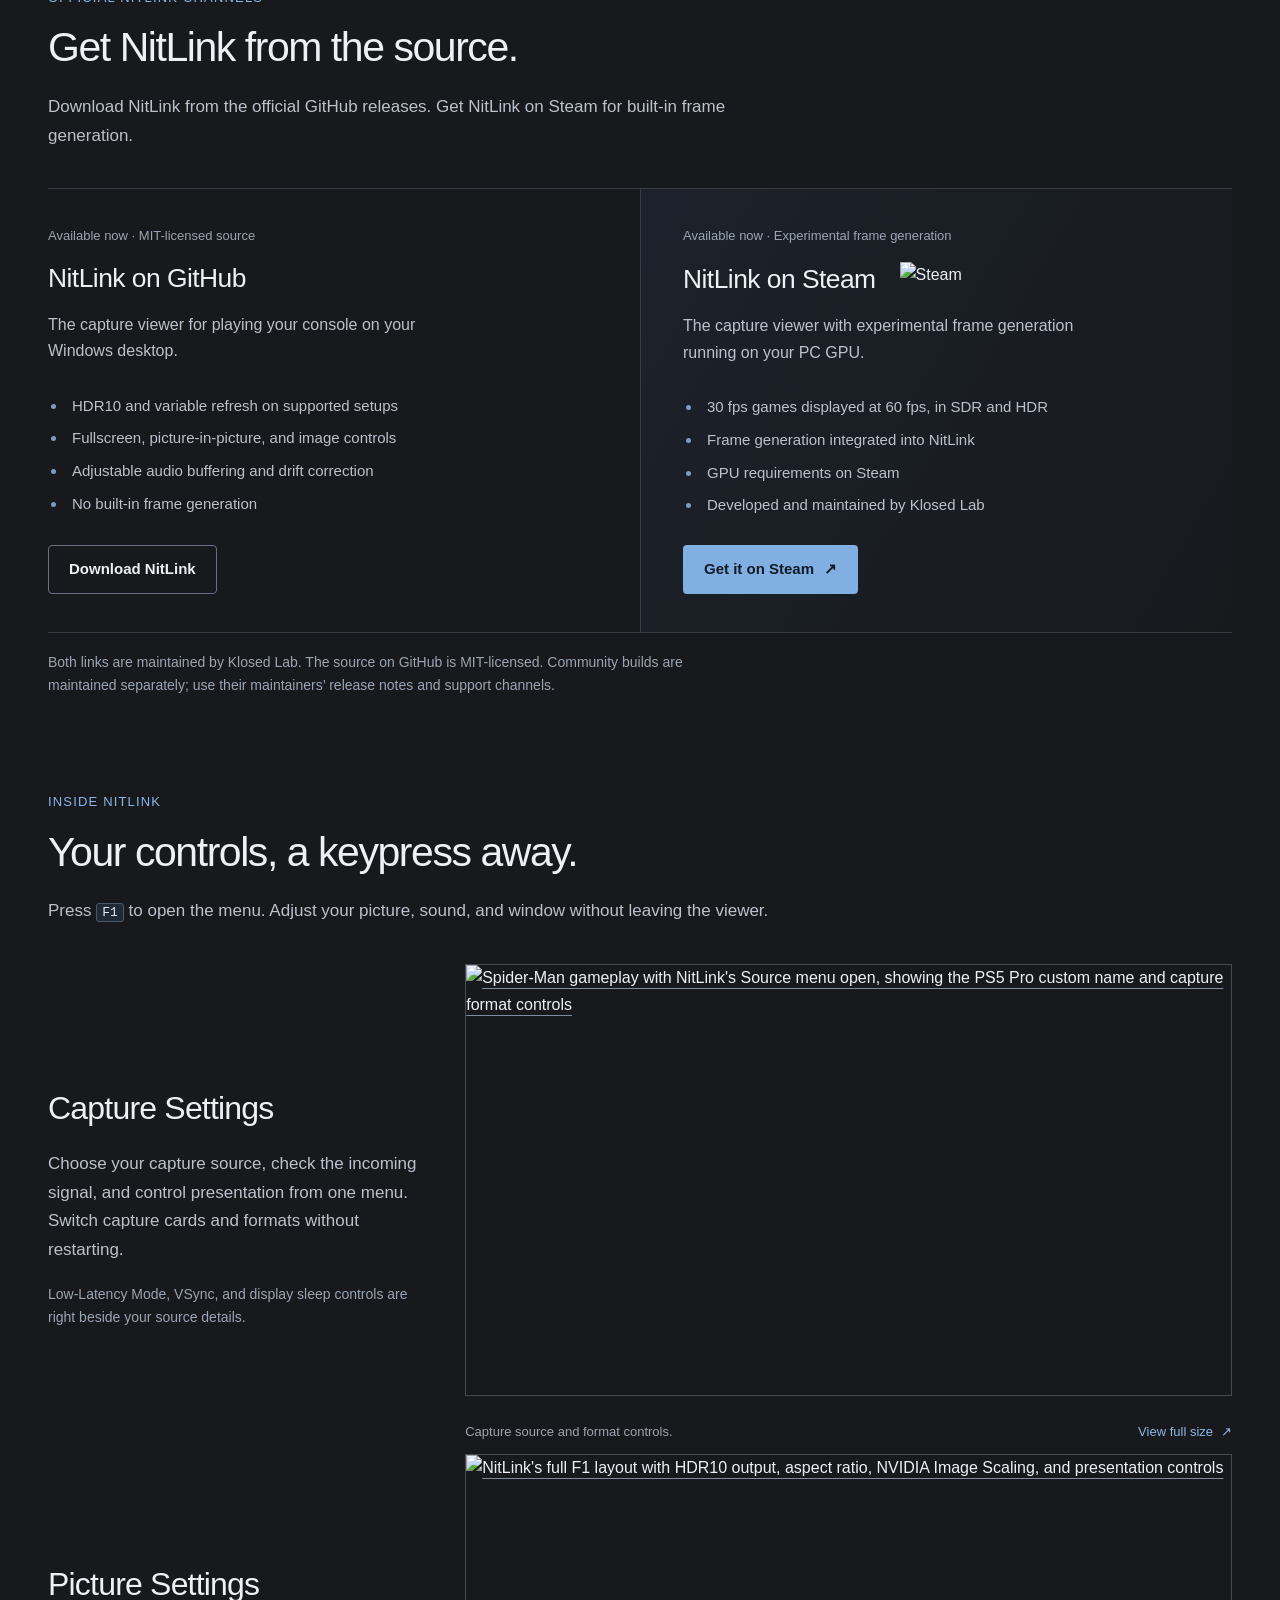
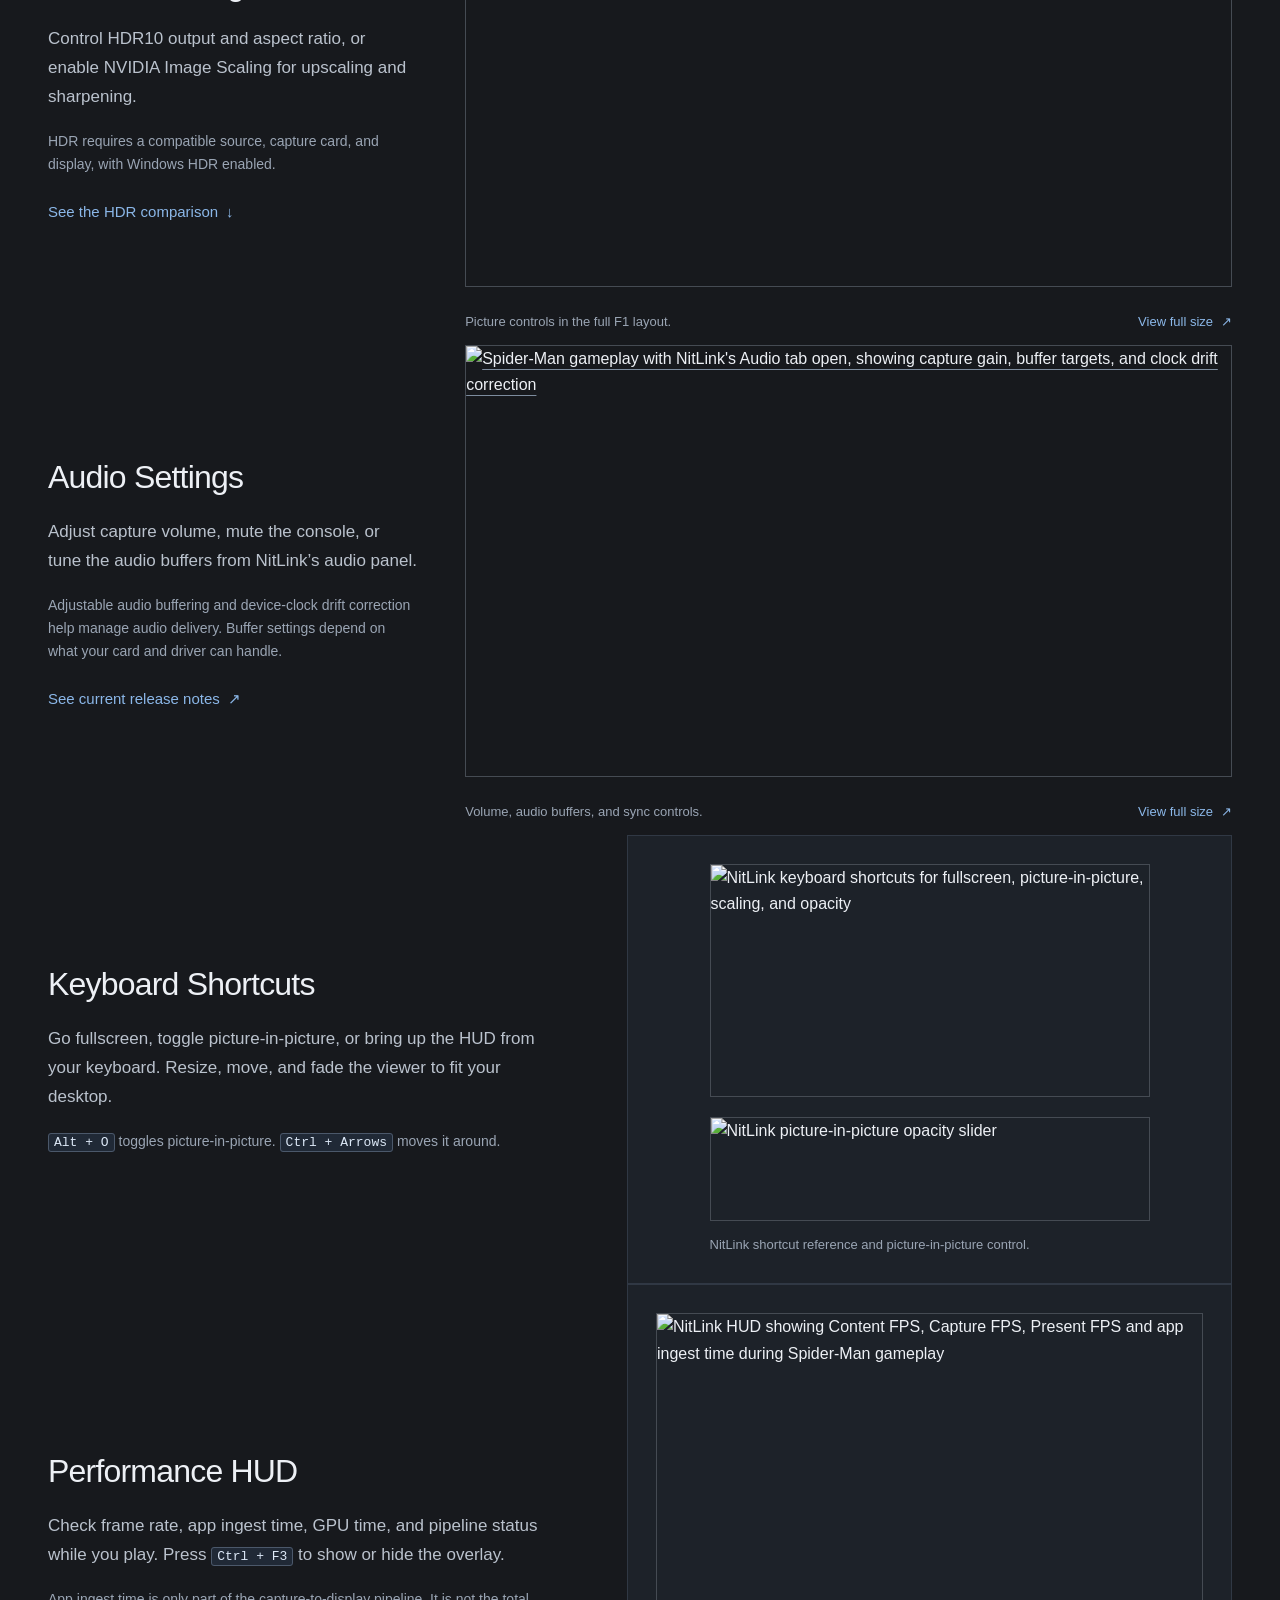
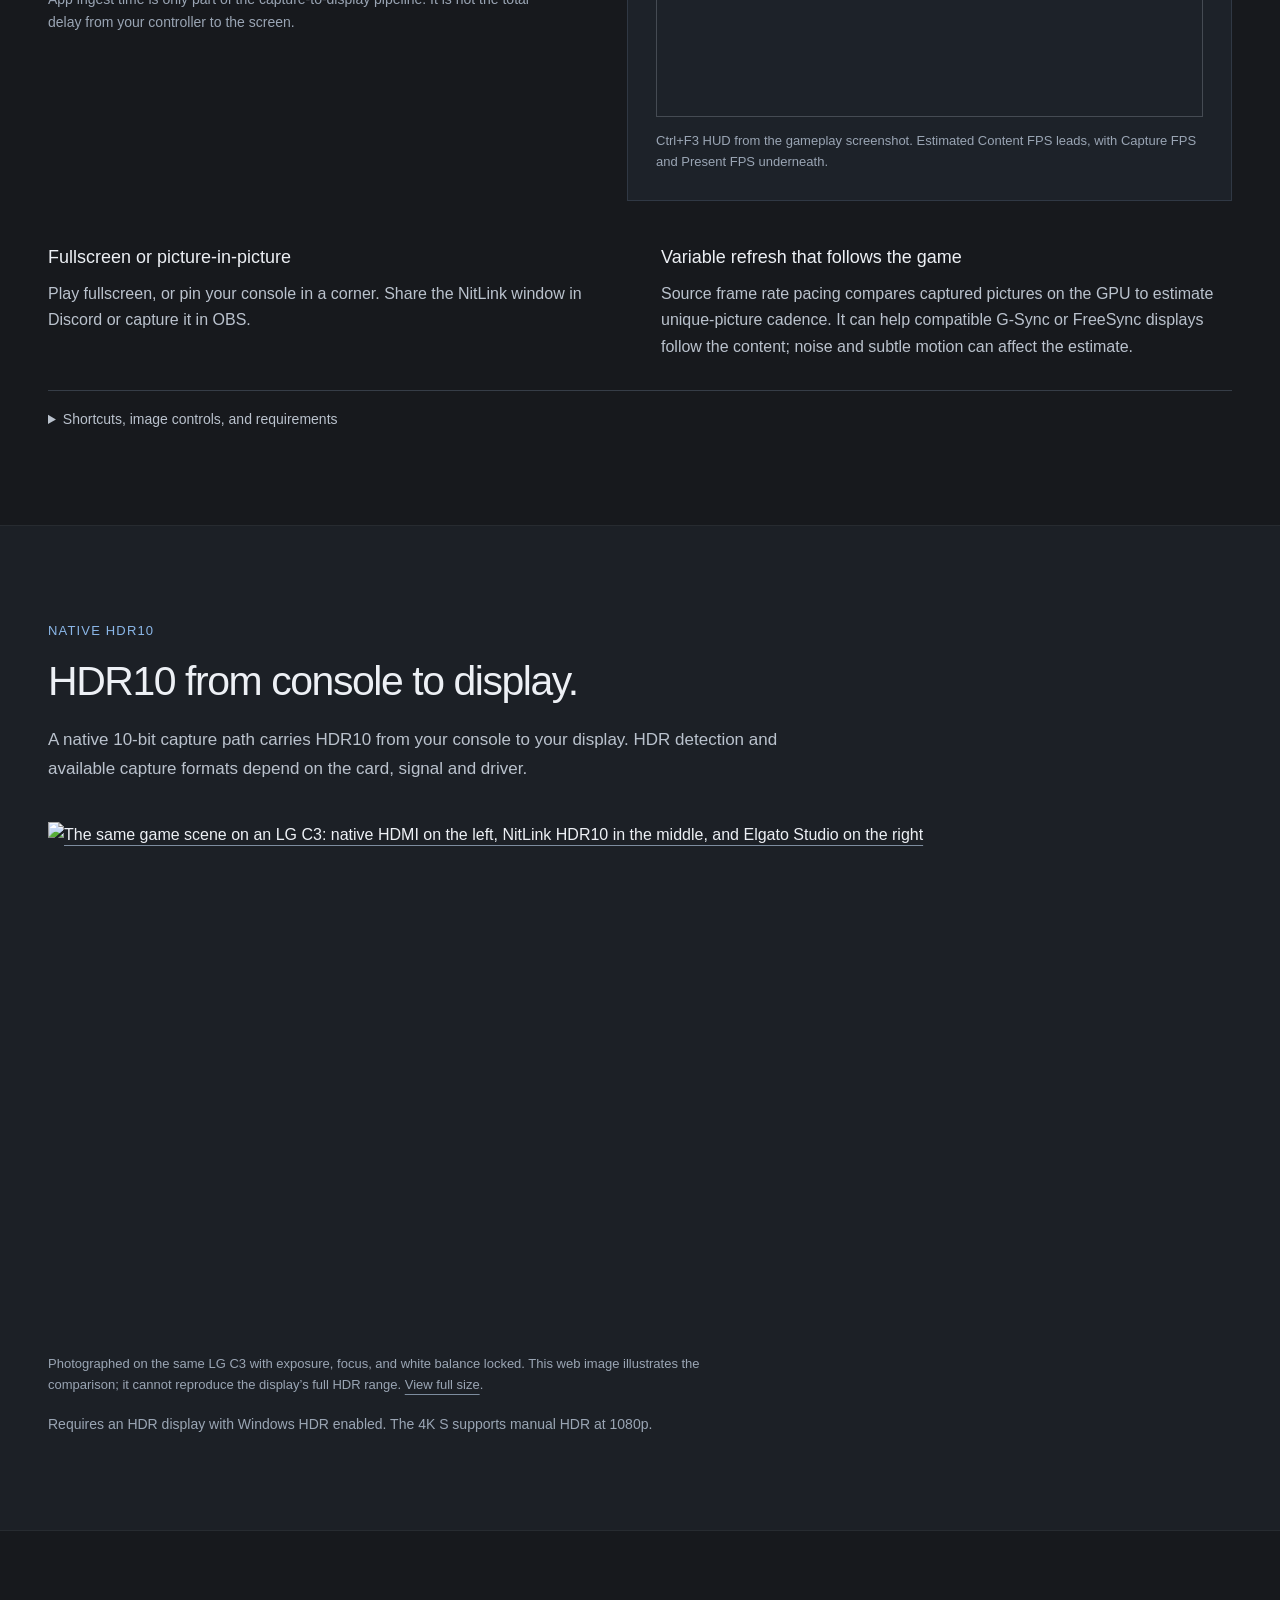
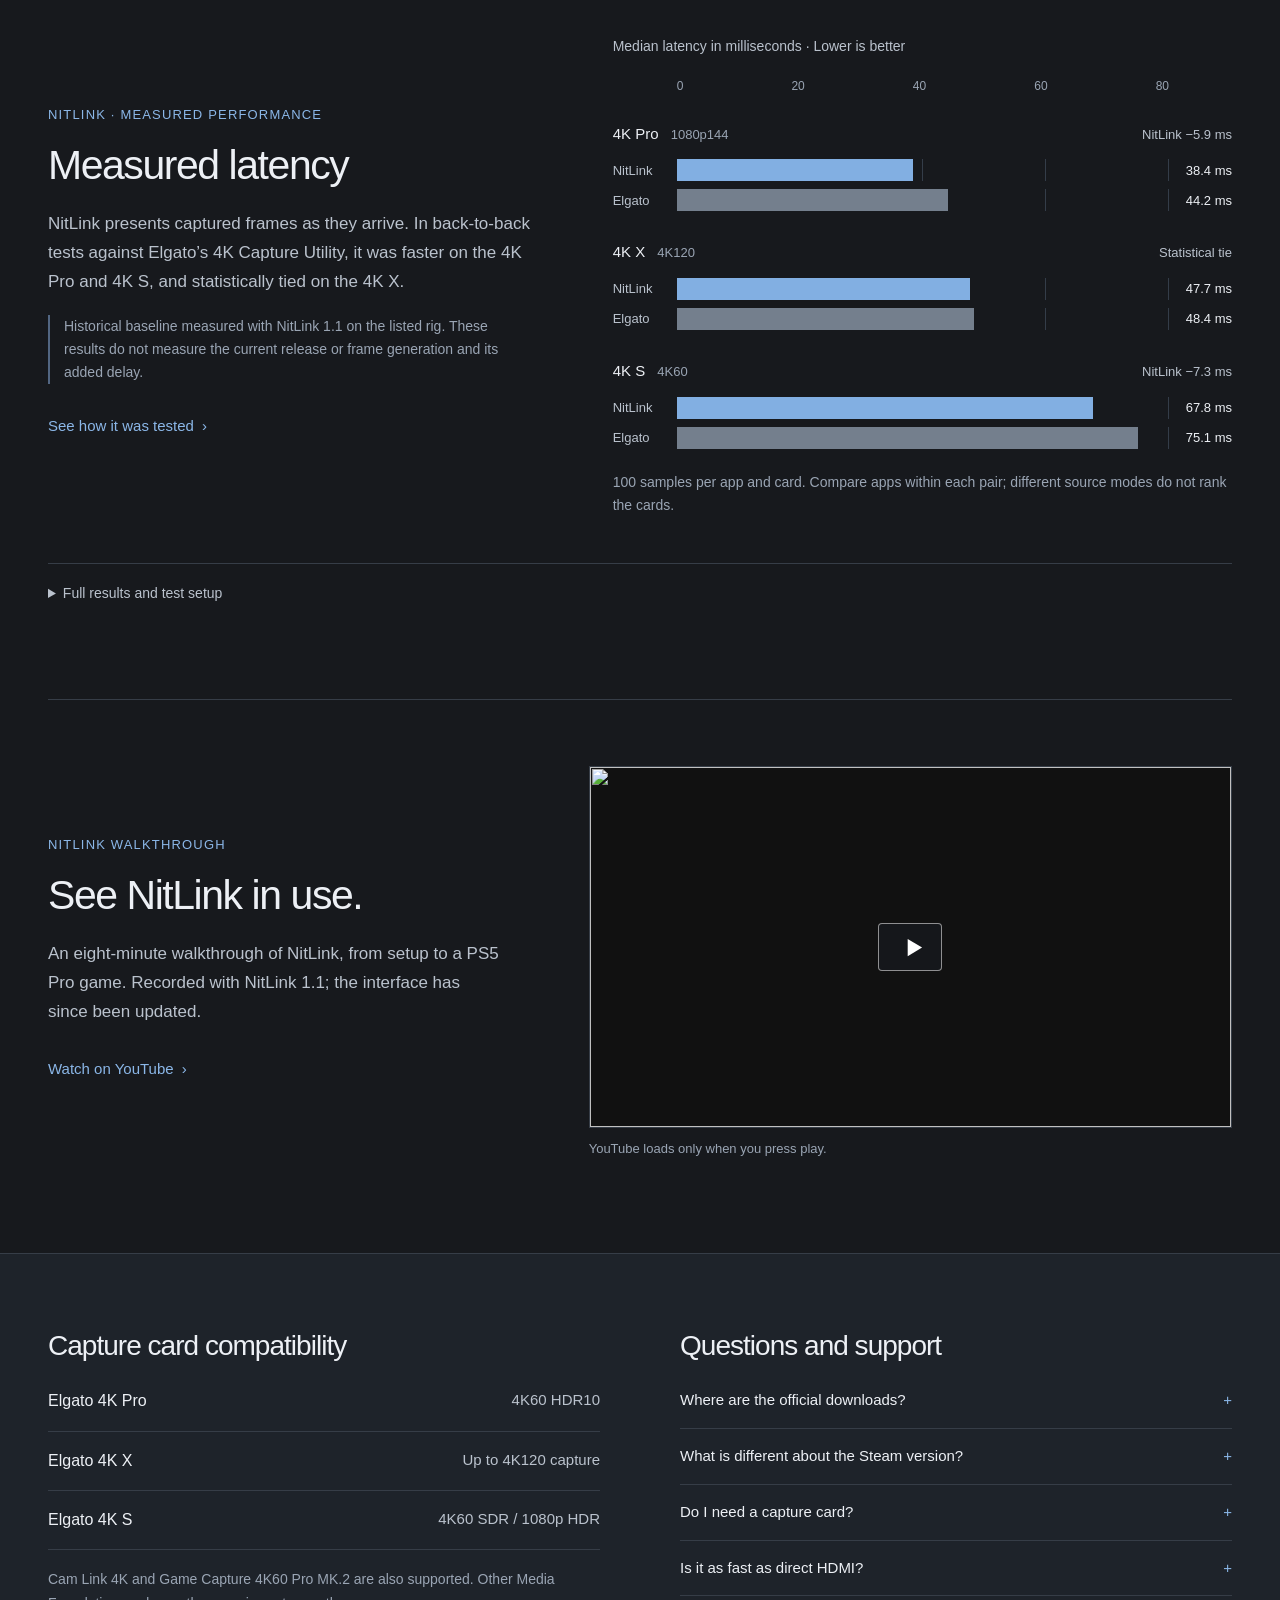
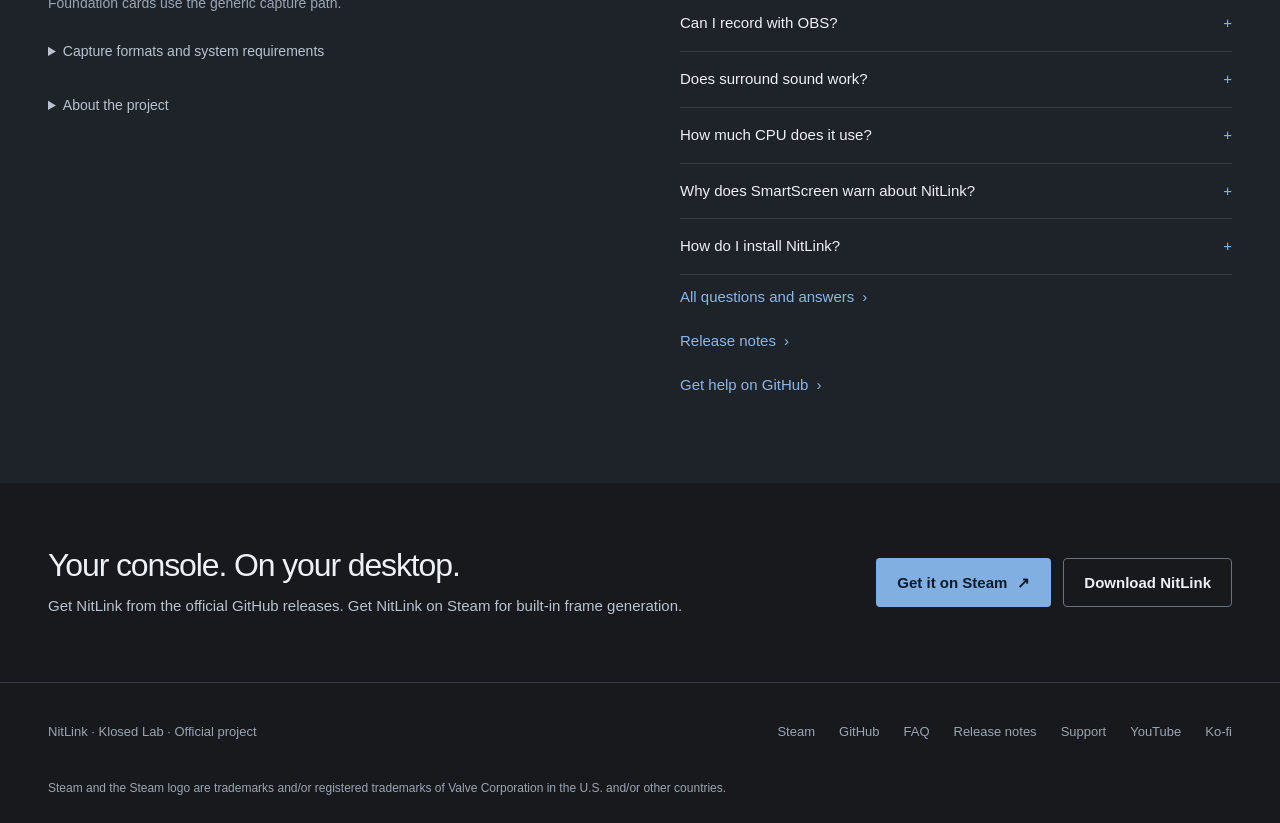
==== commit f39b9095: "Add FAQ and release notes pages to the website docs/faq.html answers setup, capture card, HDR, frame" ====
--- a/docs/index.html
+++ b/docs/index.html
@@ -29,7 +29,7 @@
         <a href="#frame-generation">Frame Generation</a>
         <a href="#everyday">Features</a>
         <a href="#downloads">Get NitLink</a>
-        <a href="#cards">Compatibility</a>
+        <a href="faq.html">FAQ</a>
         <a class="header-steam" href="https://store.steampowered.com/app/5346980/">Get it on Steam <span aria-hidden="true">↗</span></a>
       </nav>
     </div>
@@ -68,7 +68,7 @@
         <div class="framegen-copy">
           <p class="feature-label">Available on Steam</p>
           <h2 id="framegen-heading">Frame Generation</h2>
-          <p class="framegen-lead">30 fps SDR console games at 60 fps.</p>
+          <p class="framegen-lead">30 fps console games at 60 fps.</p>
           <div class="fps-pair" aria-label="30 source frames per second to 60 displayed frames per second">
             <div><div class="fps-number">30<small>fps</small></div><p>Source frames</p></div>
             <span class="fps-arrow" aria-hidden="true">→</span>
@@ -110,7 +110,7 @@
             <div class="edition-heading"><h3>NitLink on Steam</h3><img class="steam-logo" src="images/steam-logo-official.svg" width="176" height="54" alt="Steam" loading="lazy"></div>
             <p>The capture viewer with experimental frame generation running on your PC GPU.</p>
             <ul>
-              <li>30 fps SDR games displayed at 60 fps</li>
+              <li>30 fps games displayed at 60 fps, in SDR and HDR</li>
               <li>Frame generation integrated into NitLink</li>
               <li>GPU requirements on Steam</li>
               <li>Developed and maintained by Klosed Lab</li>
@@ -339,7 +339,7 @@
           <h2 id="faq-heading">Questions and support</h2>
           <div class="faq">
             <details><summary>Where are the official downloads?</summary><p>Klosed Lab maintains the <a href="https://github.com/nitlink-dev/nitlink/releases/latest">GitHub releases</a> and <a href="https://store.steampowered.com/app/5346980/">NitLink Steam page</a> linked here. Forks and community builds are maintained separately. For support, include the build name, version and download source.</p></details>
-            <details><summary>What is different about the Steam version?</summary><p>NitLink on Steam adds experimental frame generation on your PC GPU. It targets 30 fps SDR games displayed at 60 fps. It adds delay and does not make the console render at 60 fps. The source distributed on GitHub remains MIT-licensed.</p></details>
+            <details><summary>What is different about the Steam version?</summary><p>NitLink on Steam adds experimental frame generation on your PC GPU. It shows 30 fps games at 60 fps, and 40 or 60 fps games at 120 fps, in SDR and HDR. It adds delay and does not make the console render faster. The source distributed on GitHub remains MIT-licensed.</p></details>
             <details><summary>Do I need a capture card?</summary><p>Yes. Connect your console to a compatible capture card attached to your PC. NitLink displays the card’s video and plays its audio on Windows. Frame generation also uses your PC GPU; see the <a href="https://store.steampowered.com/app/5346980/">Steam page</a> for GPU requirements.</p></details>
             <details><summary>Is it as fast as direct HDMI?</summary><p>A capture card adds latency compared with a direct connection. NitLink minimizes the viewer’s part of that delay. For the least possible delay in competitive play, use a direct connection or HDMI passthrough. Low-latency presentation can tear on fixed-refresh displays.</p></details>
             <details><summary>Can I record with OBS?</summary><p>Yes. Open the card in NitLink, then add NitLink as a Game Capture source in OBS. The same card can only be opened by one app at a time. Recording overhead depends on your hardware and OBS settings.</p></details>
@@ -348,6 +348,8 @@
             <details><summary>Why does SmartScreen warn about NitLink?</summary><p>The executable isn’t code-signed yet. Get it from the <a href="https://github.com/nitlink-dev/nitlink/releases/latest">official GitHub releases</a>. If you’ve verified the download and choose to run it, select “More info,” then “Run anyway.” The source is public.</p></details>
             <details><summary>How do I install NitLink?</summary><p>Download the release ZIP, extract it, and run NitLink.exe. Keep the bundled files and folders together. Settings are stored in the working directory, normally beside the executable. You can support development through <a href="https://ko-fi.com/klosed89">Ko-fi</a>.</p></details>
           </div>
+          <a class="text-link" href="faq.html">All questions and answers <span aria-hidden="true">›</span></a><br>
+          <a class="text-link" href="release-notes.html">Release notes <span aria-hidden="true">›</span></a><br>
           <a class="text-link" href="https://github.com/nitlink-dev/nitlink/issues">Get help on GitHub <span aria-hidden="true">›</span></a>
         </section>
       </div>
@@ -366,7 +368,7 @@
   <footer>
     <div class="wrap footer-inner">
       <span>NitLink · Klosed Lab · Official project</span>
-      <nav class="footer-links" aria-label="Project links"><a href="https://store.steampowered.com/app/5346980/">Steam</a><a href="https://github.com/nitlink-dev/nitlink">GitHub</a><a href="https://github.com/nitlink-dev/nitlink/issues">Support</a><a href="https://youtu.be/w8Rq5Bonbgg">YouTube</a><a href="https://ko-fi.com/klosed89">Ko-fi</a></nav>
+      <nav class="footer-links" aria-label="Project links"><a href="https://store.steampowered.com/app/5346980/">Steam</a><a href="https://github.com/nitlink-dev/nitlink">GitHub</a><a href="faq.html">FAQ</a><a href="release-notes.html">Release notes</a><a href="https://github.com/nitlink-dev/nitlink/issues">Support</a><a href="https://youtu.be/w8Rq5Bonbgg">YouTube</a><a href="https://ko-fi.com/klosed89">Ko-fi</a></nav>
     </div>
     <p class="wrap steam-credit">Steam and the Steam logo are trademarks and/or registered trademarks of Valve Corporation in the U.S. and/or other countries.</p>
   </footer>
--- a/docs/site.css
+++ b/docs/site.css
@@ -0,0 +1,336 @@
+@font-face {
+  font-family: Archivo;
+  src: url('fonts/Archivo-400.ttf') format('truetype');
+  font-style: normal;
+  font-weight: 400;
+  font-display: swap;
+}
+@font-face {
+  font-family: Archivo;
+  src: url('fonts/Archivo-500.ttf') format('truetype');
+  font-style: normal;
+  font-weight: 500;
+  font-display: swap;
+}
+@font-face {
+  font-family: Archivo;
+  src: url('fonts/Archivo-600.ttf') format('truetype');
+  font-style: normal;
+  font-weight: 600;
+  font-display: swap;
+}
+:root {
+  color-scheme: dark;
+  --bg: #17191d;
+  --surface: #20252c;
+  --ink: #edf0f5;
+  --secondary: #bac2cd;
+  --muted: #9aa5b4;
+  --line: #363d47;
+  --accent: #8bb7e8;
+  --font: Archivo, 'Segoe UI', Arial, sans-serif;
+}
+*, *::before, *::after { box-sizing: border-box; }
+html { scroll-padding-top: 110px; }
+body { margin: 0; background: var(--bg); color: var(--ink); font: 1rem/1.65 var(--font); -webkit-font-smoothing: antialiased; }
+h1, h2, h3, p, figure, dl, dd { margin: 0; }
+a { color: inherit; text-underline-offset: 5px; text-decoration-color: #7d8c9e; }
+a:hover { color: var(--accent); text-decoration-color: currentColor; }
+img { display: block; max-width: 100%; height: auto; }
+button { font: inherit; }
+:focus-visible { outline: 3px solid var(--accent); outline-offset: 5px; }
+::selection { color: #101820; background: var(--accent); }
+[hidden] { display: none !important; }
+.wrap { width: min(1240px, calc(100% - 96px)); margin-inline: auto; }
+.skip { position: fixed; top: 12px; left: 12px; z-index: 60; padding: 8px 16px; color: var(--bg); background: var(--accent); transform: translateY(-200%); }
+.skip:focus { transform: none; }
+.global-header { position: sticky; top: 0; z-index: 20; background: #17191d; border-bottom: 1px solid #ffffff12; }
+.header-inner { min-height: 82px; display: flex; align-items: center; justify-content: space-between; gap: 28px; }
+.brand { display: inline-flex; flex-shrink: 0; text-decoration: none; }
+.brand img { width: 154px; height: auto; }
+.header-links { display: flex; align-items: center; gap: 28px; }
+.header-links > a { color: var(--secondary); font-size: .875rem; text-decoration: none; padding-block: 13px; }
+.header-links > a:hover { color: var(--ink); }
+.header-links > .header-steam { color: var(--ink); border-left: 1px solid var(--line); padding-left: 28px; }
+.hero { padding: 80px 0 0; background: linear-gradient(120deg, #242a33 0%, #1b1e24 55%, #17191d 100%); }
+.hero-grid { display: grid; grid-template-columns: .94fr 1.16fr; gap: 54px; align-items: center; padding-bottom: 62px; }
+.hero-grid > *, .framegen-grid > *, .performance-grid > *, .showcase-grid > *, .support-grid > *, .edition-grid > * { min-width: 0; }
+.product-label, .feature-label { color: var(--accent); font-size: .8125rem; font-weight: 500; letter-spacing: .09em; text-transform: uppercase; margin-bottom: 16px; }
+h1 { font-size: clamp(3rem, 5.1vw, 4.7rem); font-weight: 600; line-height: 1.03; letter-spacing: -.048em; }
+h1 span { display: block; color: #aec9e9; }
+.hero-description { margin-top: 26px; max-width: 42ch; color: var(--secondary); font-size: 1.125rem; line-height: 1.65; }
+.actions { display: flex; flex-wrap: wrap; gap: 12px; align-items: center; margin-top: 30px; }
+.button { display: inline-flex; align-items: center; justify-content: center; gap: 10px; min-height: 49px; padding: 12px 20px; background: #82afe2; color: #101b29; border: 1px solid transparent; border-radius: 4px; text-decoration: none; font-size: .9375rem; line-height: 1.35; font-weight: 600; cursor: pointer; }
+.button:hover { background: #a2c7ef; color: #101b29; }
+.button.secondary { background: transparent; border-color: #637287; color: var(--ink); }
+.button.secondary:hover { background: #ffffff0b; border-color: var(--accent); }
+.button svg { width: 18px; height: 18px; fill: none; stroke: currentColor; stroke-width: 1.7; stroke-linejoin: round; stroke-linecap: round; }
+.text-link { display: inline-flex; align-items: center; gap: 8px; min-height: 44px; font-size: .9375rem; font-weight: 500; text-decoration: none; color: var(--accent); }
+.text-link:hover { text-decoration: underline; }
+.hero-meta { margin-top: 19px; color: var(--muted); font-size: .8125rem; }
+.edition-hint { font-size: .875rem; color: var(--secondary); margin-top: 9px; max-width: 45ch; }
+.desktop-visual > a { display: block; border: 1px solid #566275; box-shadow: 0 20px 60px #0004; }
+.desktop-visual img { width: 100%; height: auto; }
+.desktop-visual figcaption { display: flex; flex-wrap: wrap; justify-content: space-between; align-items: center; gap: 4px 20px; }
+.desktop-visual figcaption .text-link { font-size: .8125rem; }
+.hero-strip { padding-block: 20px; border-top: 1px solid var(--line); display: flex; justify-content: space-between; align-items: center; gap: 12px 25px; font-size: .875rem; color: var(--secondary); }
+.hero-strip p { display: flex; align-items: baseline; flex-wrap: wrap; gap: 6px 12px; }
+.hero-strip strong { font-weight: 500; color: var(--ink); }
+.hero-strip a { white-space: nowrap; }
+.feature-section { padding-block: 94px; }
+h2 { font-size: clamp(2rem, 3.2vw, 2.85rem); font-weight: 500; line-height: 1.14; letter-spacing: -.035em; }
+h3 { font-weight: 500; }
+.section-description { color: var(--secondary); margin-top: 22px; font-size: 1.0625rem; line-height: 1.7; }
+.feature-note { color: var(--muted); font-size: .875rem; line-height: 1.65; margin-top: 18px; }
+figcaption { margin-top: 14px; color: var(--muted); font-size: .8125rem; line-height: 1.6; }
+.framegen-section { background: linear-gradient(135deg, #20252c, #191d24 80%); border-block: 1px solid #ffffff0c; }
+.framegen-grid { display: grid; grid-template-columns: 1fr 1.04fr; gap: 94px; align-items: center; }
+.framegen-copy .section-description { max-width: 45ch; }
+.framegen-lead { color: var(--ink); font-size: 1.2rem; margin-top: 19px; }
+.fps-pair { display: flex; align-items: center; gap: 32px; margin: 30px 0; }
+.fps-number { font-size: clamp(3.5rem, 5vw, 4.8rem); font-weight: 500; line-height: 1; letter-spacing: -.045em; }
+.fps-number small { font-size: 1rem; letter-spacing: 0; color: var(--secondary); margin-left: 5px; }
+.fps-pair p { font-size: .8125rem; color: var(--secondary); margin-top: 9px; }
+.fps-pair .output .fps-number { color: #a6c8ef; }
+.fps-arrow { font-size: 2.2rem; color: #7d94b1; padding-bottom: 25px; }
+.experimental-note { padding-left: 15px; border-left: 2px solid #718ba9; max-width: 49ch; }
+.experimental-note strong { color: var(--secondary); font-weight: 500; }
+.framegen-copy .text-link { margin-top: 15px; }
+.menu-figure { width: 100%; }
+.menu-figure img { width: 100%; border: 1px solid #484e58; box-shadow: 0 12px 32px #0002; }
+.menu-figure figcaption { display: flex; justify-content: space-between; gap: 16px; }
+.section-intro { max-width: 750px; margin-bottom: 38px; }
+.edition-grid { display: grid; grid-template-columns: 1fr 1fr; border-block: 1px solid var(--line); }
+.edition { padding: 36px 42px 38px 0; display: flex; flex-direction: column; align-items: flex-start; }
+.edition + .edition { padding-left: 42px; padding-right: 0; border-left: 1px solid var(--line); }
+.edition-status { color: var(--muted); font-size: .8125rem; margin-bottom: 15px; }
+.edition h3 { font-size: 1.65rem; letter-spacing: -.02em; line-height: 1.25; }
+.edition p:not(.edition-status) { color: var(--secondary); margin-top: 17px; max-width: 47ch; }
+.edition ul { padding-left: 19px; margin: 21px 0 27px; color: var(--secondary); font-size: .9375rem; }
+.edition li { padding-left: 5px; margin-top: 8px; }
+.edition li::marker { color: #809bbd; }
+.edition .button { margin-top: auto; }
+.steam-edition { background: linear-gradient(120deg, #27364a50, transparent); }
+.edition-heading { display: flex; flex-wrap: wrap; gap: 12px 24px; align-items: center; }
+.steam-logo { width: 112px; height: auto; }
+.editions-section > .wrap > .feature-note { max-width: 88ch; }
+.everyday-section { padding-top: 0; }
+.view-tabs { display: flex; gap: 30px; margin-bottom: 32px; border-bottom: 1px solid var(--line); overflow-x: auto; }
+.view-tabs button { appearance: none; padding: 14px 0; background: none; border: 0; border-bottom: 2px solid transparent; color: var(--muted); font-size: .9375rem; white-space: nowrap; cursor: pointer; }
+.view-tabs button[aria-selected='true'] { color: var(--ink); border-color: var(--accent); }
+.view-tabs button:hover { color: var(--ink); }
+.showcase-grid { display: grid; grid-template-columns: .9fr 1.1fr; gap: 84px; align-items: center; }
+.screenshot-showcase { grid-template-columns: .65fr 1.35fr; gap: 48px; }
+.showcase-copy h3 { font-size: 2rem; line-height: 1.2; letter-spacing: -.025em; }
+.showcase-copy .text-link { margin-top: 14px; }
+.panel-visual { min-height: 445px; display: flex; flex-direction: column; justify-content: center; align-items: center; padding: 28px; background: #1d2229; border: 1px solid #303844; }
+.panel-visual img { width: min(100%, 440px); height: auto; border: 1px solid #454b53; }
+.panel-visual img + img { margin-top: 20px; }
+.panel-visual.hud-visual img { width: 100%; }
+.panel-visual figcaption { width: min(100%, 440px); }
+.panel-visual.hud-visual figcaption { width: 100%; }
+.panel-visual.screenshot-visual { min-height: 0; padding: 0; background: transparent; border: 0; align-items: stretch; }
+.screenshot-visual > a { display: block; cursor: zoom-in; }
+.panel-visual.screenshot-visual img { width: 100%; }
+.panel-visual.screenshot-visual figcaption { width: 100%; display: flex; flex-wrap: wrap; align-items: center; justify-content: space-between; gap: 4px 16px; }
+.screenshot-visual figcaption .text-link { font-size: .8125rem; }
+.workflow-notes { display: grid; grid-template-columns: 1fr 1fr; gap: 42px; margin-top: 42px; }
+.workflow-notes h3 { font-size: 1.125rem; margin-bottom: 8px; }
+.workflow-notes p { color: var(--secondary); }
+kbd { color: #dce8f7; border: 1px solid #4b586a; border-radius: 3px; padding: 1px 5px; background: #202936; font: .8125rem/1.8 Consolas, monospace; white-space: nowrap; }
+.controls { margin-top: 30px; border-top: 1px solid var(--line); }
+summary { cursor: pointer; }
+.controls summary { padding-block: 17px 0; color: var(--secondary); font-size: .875rem; }
+.shortcut-list { display: grid; grid-template-columns: 145px 1fr; gap: 14px 25px; padding-top: 20px; font-size: .9375rem; }
+.shortcut-list dd { color: var(--secondary); }
+.hdr-section { background: #1c2026; border-block: 1px solid #ffffff0c; }
+.hdr-section .section-intro { max-width: 780px; }
+.hdr-figure > a { display: block; }
+.hdr-figure img { width: 100%; }
+.hdr-figure figcaption { max-width: 100ch; }
+.performance-section { background: #17191d; }
+.performance-grid { display: grid; grid-template-columns: .9fr 1.15fr; gap: 80px; align-items: center; }
+.performance-copy .text-link { margin-top: 20px; }
+.measurement-scope { padding-left: 14px; border-left: 2px solid #526682; }
+.chart { padding: 10px 0; }
+.chart figcaption { margin-top: 0; margin-bottom: 19px; color: var(--secondary); font-size: .875rem; }
+.chart-scale { display: flex; justify-content: space-between; margin: 0 63px 0 64px; color: var(--muted); font-size: .75rem; font-variant-numeric: tabular-nums; }
+.chart-group { margin-top: 25px; }
+.chart-group-heading { display: flex; justify-content: space-between; gap: 12px; align-items: baseline; margin-bottom: 9px; font-size: .9375rem; }
+.chart-group-heading strong { font-weight: 500; }
+.chart-group-heading small { color: var(--muted); margin-left: 8px; font-size: .8125rem; }
+.chart-delta { color: var(--secondary); font-size: .8125rem; }
+.bar-row { display: grid; grid-template-columns: 56px minmax(0, 1fr) 55px; gap: 8px; align-items: center; min-height: 30px; font-size: .8125rem; }
+.bar-label { color: var(--secondary); }
+.bar-track { height: 22px; background-image: repeating-linear-gradient(90deg, #343d49 0 1px, transparent 1px 25%); border-right: 1px solid #343d49; }
+.bar { display: block; width: var(--value); height: 100%; background: #82afe2; }
+.bar.elgato { background: #747f8d; }
+.bar-value { color: var(--ink); font-variant-numeric: tabular-nums; text-align: right; white-space: nowrap; }
+.measurement-details { margin-top: 36px; border-top: 1px solid var(--line); }
+.measurement-details > summary { padding-top: 18px; color: var(--secondary); font-size: .875rem; }
+.measurement-content { padding-top: 20px; }
+.table-scroll { overflow-x: auto; width: 100%; }
+table { width: 100%; border-collapse: collapse; text-align: left; font-size: .875rem; }
+th, td { padding: 12px 15px; border-bottom: 1px solid var(--line); vertical-align: top; }
+th:first-child, td:first-child { padding-left: 0; }
+th:last-child, td:last-child { padding-right: 0; }
+thead th { color: var(--muted); font-weight: 400; font-size: .8125rem; }
+tbody th { font-weight: 500; }
+td { color: var(--secondary); font-variant-numeric: tabular-nums; }
+.latency-table { min-width: 520px; }
+.references { display: flex; flex-wrap: wrap; gap: 9px 24px; margin-top: 18px; font-size: .875rem; }
+.video-section { padding-top: 0; }
+.video-layout { display: grid; grid-template-columns: .85fr 1.2fr; gap: 85px; align-items: center; border-top: 1px solid var(--line); padding-top: 66px; }
+.video-layout > * { min-width: 0; }
+.video-layout .text-link { margin-top: 20px; }
+.video { position: relative; aspect-ratio: 16/9; border: 1px solid var(--line); background: #111; overflow: hidden; }
+.video-trigger { position: absolute; inset: 0; display: block; }
+.video-trigger img { width: 100%; height: 100%; object-fit: cover; }
+.play { position: absolute; left: 50%; top: 50%; transform: translate(-50%, -50%); width: 64px; height: 48px; display: grid; place-items: center; background: #17191de8; color: white; border: 1px solid #ffffff85; border-radius: 4px; }
+.play svg { width: 23px; height: 23px; fill: currentColor; margin-left: 4px; }
+.video-trigger:hover .play { background: var(--accent); color: var(--bg); border-color: var(--accent); }
+.video iframe { position: absolute; inset: 0; width: 100%; height: 100%; border: 0; }
+.video-note { color: var(--muted); font-size: .8125rem; margin-top: 10px; }
+.support-section { background: #1e232a; border-top: 1px solid var(--line); padding-block: 76px; }
+.support-grid { display: grid; grid-template-columns: 1fr 1fr; gap: 80px; }
+.support-grid h2 { font-size: 1.75rem; margin-bottom: 26px; }
+.hardware-list > div { padding-block: 16px; border-bottom: 1px solid var(--line); display: grid; grid-template-columns: 1fr 1fr; gap: 12px; }
+.hardware-list > div:first-child { padding-top: 0; }
+.hardware-list dt { font-weight: 500; }
+.hardware-list dd { color: var(--secondary); text-align: right; font-size: .9375rem; }
+.support-details { margin-top: 19px; font-size: .875rem; }
+.support-details summary { color: var(--secondary); padding-block: 6px; }
+.support-details p { margin-top: 14px; color: var(--secondary); }
+.faq details { border-bottom: 1px solid var(--line); }
+.faq summary { display: flex; justify-content: space-between; gap: 16px; padding: 15px 0; list-style: none; font-size: .9375rem; }
+.faq details:first-child summary { padding-top: 0; }
+.faq summary::-webkit-details-marker { display: none; }
+.faq summary::after { content: '+'; color: var(--accent); flex-shrink: 0; }
+.faq details[open] summary::after { content: '−'; }
+.faq details p { padding: 0 0 17px; color: var(--secondary); font-size: .875rem; }
+.closing { padding-block: 64px; border-bottom: 1px solid var(--line); }
+.closing-inner { display: flex; align-items: center; justify-content: space-between; flex-wrap: wrap; gap: 24px 44px; }
+.closing h2 { font-size: 2rem; }
+.closing p { color: var(--secondary); font-size: .9375rem; margin-top: 10px; }
+.closing .actions { margin-top: 0; }
+.footer-inner { display: flex; align-items: center; justify-content: space-between; flex-wrap: wrap; gap: 15px 28px; min-height: 96px; padding-block: 24px; font-size: .8125rem; color: var(--muted); }
+.footer-links { display: flex; flex-wrap: wrap; gap: 9px 24px; }
+.footer-links a { padding-block: 8px; text-decoration: none; }
+.steam-credit { padding-bottom: 24px; color: var(--muted); font-size: .75rem; }
+@media (min-width: 761px) {
+  .js-tabs [role='tabpanel'] { min-height: 460px; }
+}
+@media (max-width: 1100px) {
+  .wrap { width: calc(100% - 56px); }
+  .header-links { gap: 20px; }
+  .header-links > .header-steam { padding-left: 20px; }
+  .hero { padding-top: 58px; }
+  .hero-grid { gap: 34px; grid-template-columns: 1fr 1.05fr; }
+  h1 { font-size: 3.6rem; }
+  .hero-description { font-size: 1.0625rem; }
+  .hero .button { font-size: .875rem; padding-inline: 16px; }
+  .framegen-grid, .performance-grid, .showcase-grid { gap: 44px; }
+  .panel-visual { padding: 22px; }
+  .support-grid, .video-layout { gap: 44px; }
+}
+@media (max-width: 820px) {
+  .header-links { gap: 18px; }
+  .header-links > .header-steam { display: none; }
+  .hero-grid { grid-template-columns: 1fr; gap: 38px; padding-bottom: 35px; }
+  .hero-description { max-width: 50ch; }
+  h1 { font-size: clamp(3.1rem, 8vw, 4rem); }
+  .desktop-visual { max-width: 680px; }
+  .hero .actions { gap: 12px; }
+  .hero-strip { flex-wrap: wrap; gap: 9px; }
+  .framegen-grid { gap: 34px; }
+}
+@media (max-width: 760px) {
+  .wrap { width: calc(100% - 40px); }
+  html { scroll-padding-top: 128px; }
+  .header-inner { flex-wrap: wrap; gap: 0; padding-top: 15px; padding-bottom: 0; }
+  .brand img { width: 132px; }
+  .header-links { width: 100%; justify-content: space-between; gap: 10px; margin-top: 4px; }
+  .header-links > a { font-size: .8125rem; padding-block: 12px; }
+  .hero { padding-top: 42px; }
+  .hero-grid { padding-bottom: 26px; }
+  .hero-description { margin-top: 21px; }
+  .hero-strip { padding-block: 17px; font-size: .8125rem; }
+  .feature-section { padding-block: 62px; }
+  .framegen-grid, .showcase-grid, .performance-grid, .video-layout, .support-grid { grid-template-columns: 1fr; gap: 32px; }
+  .framegen-grid { gap: 34px; }
+  h2 { font-size: 2.2rem; }
+  .section-description { font-size: 1rem; margin-top: 18px; }
+  .fps-pair { gap: 27px; margin-block: 26px; }
+  .framegen-lead { font-size: 1.125rem; }
+  .framegen-grid .menu-figure { max-width: 560px; }
+  .edition-grid { grid-template-columns: 1fr; }
+  .edition { padding: 28px 0; }
+  .edition + .edition { padding: 28px 20px; margin-inline: -20px; border-left: 0; border-top: 1px solid var(--line); }
+  .edition-heading { gap: 14px 22px; }
+  .edition h3 { font-size: 1.5rem; }
+  .steam-logo { width: 104px; }
+  .everyday-section { padding-top: 0; }
+  .section-intro { margin-bottom: 25px; }
+  .view-tabs { gap: 25px; margin-bottom: 28px; }
+  .view-tabs button { font-size: .875rem; }
+  .showcase-copy h3 { font-size: 1.7rem; }
+  .panel-visual { min-height: 0; padding: 20px; }
+  .workflow-notes { gap: 26px; margin-top: 32px; }
+  .measurement-details { margin-top: 25px; }
+  .video-section { padding-top: 0; }
+  .video-layout { padding-top: 42px; }
+  .support-section { padding-block: 54px; }
+  .support-grid { gap: 48px; }
+  .support-grid h2 { font-size: 1.6rem; }
+  .closing { padding-block: 42px; }
+  .closing h2 { font-size: 1.8rem; }
+  .footer-inner { align-items: flex-start; }
+}
+@media (max-width: 440px) {
+  .wrap { width: calc(100% - 36px); }
+  .edition + .edition { margin-inline: -18px; padding-inline: 18px; }
+  h1 { font-size: clamp(2.8rem, 11.8vw, 3.5rem); }
+  .actions { align-items: stretch; }
+  .hero .actions .button, .closing .actions .button { width: 100%; }
+  .hero .actions, .closing .actions { width: 100%; }
+  .hero-meta { font-size: .75rem; }
+  .feature-label { font-size: .75rem; }
+  .workflow-notes { grid-template-columns: 1fr; }
+  .chart-group-heading { flex-wrap: wrap; gap: 2px 10px; }
+  .chart-group-heading small { margin-left: 5px; }
+  .bar-row { grid-template-columns: 48px minmax(0, 1fr) 53px; gap: 7px; font-size: .75rem; }
+  .chart-scale { margin-left: 55px; margin-right: 60px; }
+  .shortcut-list { grid-template-columns: 98px 1fr; gap: 14px; }
+  .hardware-list > div { grid-template-columns: .9fr 1.1fr; }
+  .panel-visual { padding: 12px; }
+  .menu-figure figcaption { flex-wrap: wrap; gap: 3px; }
+}
+@media (prefers-reduced-motion: reduce) { html { scroll-behavior: auto; } }
+
+@media (max-width: 360px) {
+  .header-links { display: grid; grid-template-columns: repeat(2, minmax(0, 1fr)); gap: 0 16px; }
+  .header-links > a { white-space: nowrap; padding-block: 8px; }
+}
+
+/* FAQ and release notes pages */
+.doc-page { padding-block: 64px 84px; }
+.doc-page > .wrap { width: min(880px, calc(100% - 96px)); }
+.doc-page h1 { font-size: clamp(2rem, 3.2vw, 2.85rem); font-weight: 500; line-height: 1.14; letter-spacing: -.035em; }
+.doc-page .section-description { margin-top: 16px; }
+.doc-toc { display: flex; flex-wrap: wrap; gap: 6px 22px; margin-top: 26px; font-size: .9375rem; }
+.doc-toc a { color: var(--accent); text-decoration: none; padding-block: 6px; }
+.doc-toc a:hover { text-decoration: underline; }
+.doc-page h2 { font-size: 1.5rem; letter-spacing: -.02em; margin: 52px 0 20px; scroll-margin-top: 90px; }
+.doc-page h3 { font-size: 1.0625rem; font-weight: 600; margin: 30px 0 10px; }
+.doc-page .faq details { scroll-margin-top: 90px; }
+.doc-page .faq details:first-child summary { padding-top: 15px; }
+.doc-page .faq details p + p { margin-top: -6px; }
+.doc-page .faq details ul { padding: 0 0 17px 20px; margin: -8px 0 0; }
+.doc-page ul { color: var(--secondary); font-size: .9375rem; line-height: 1.65; padding-left: 20px; margin: 8px 0 0; }
+.doc-page .faq ul { font-size: .875rem; }
+.doc-page li + li { margin-top: 7px; }
+.doc-page a { color: var(--accent); }
+.release-meta { color: var(--muted); font-size: .875rem; margin-top: 6px; }
+.release-block { border-top: 1px solid var(--line); margin-top: 44px; }
+.release-block > h2 { margin-top: 36px; }
+@media (max-width: 720px) { .doc-page > .wrap { width: calc(100% - 40px); } .doc-page { padding-block: 40px 60px; } }
